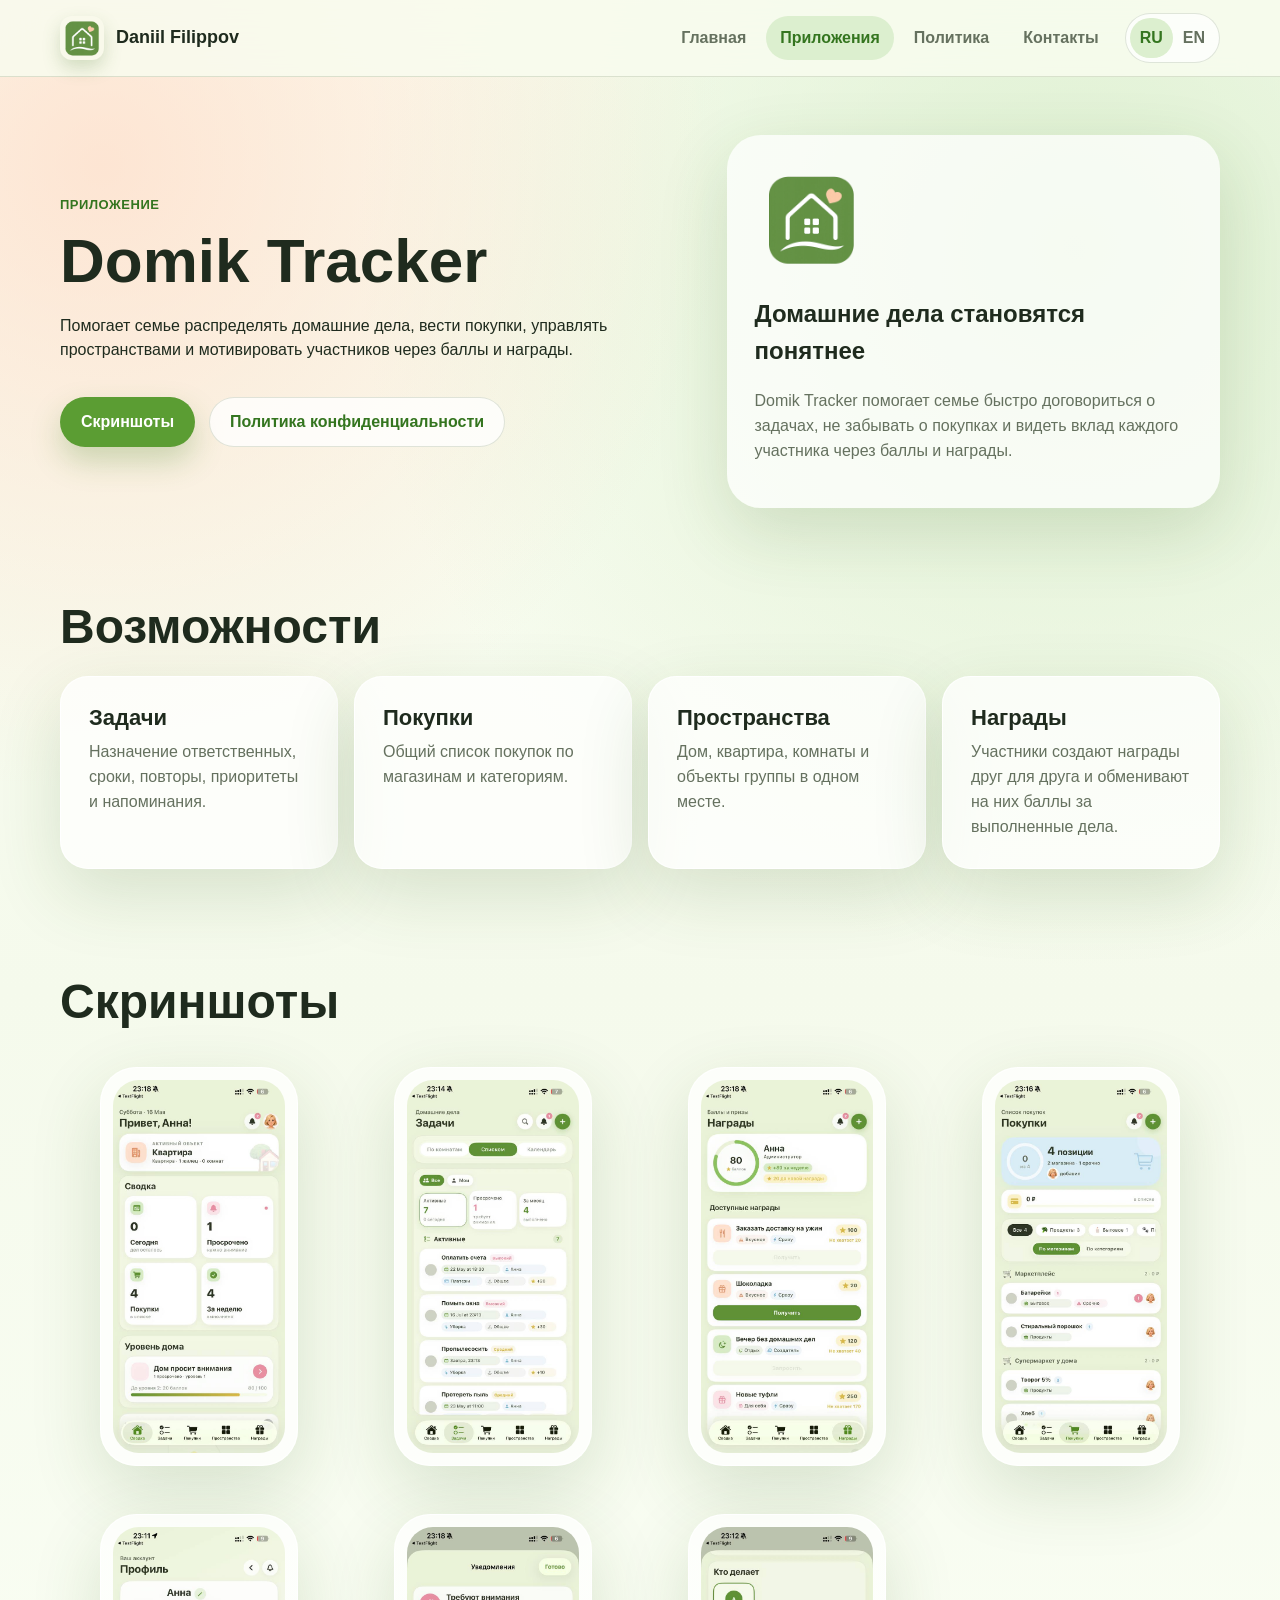
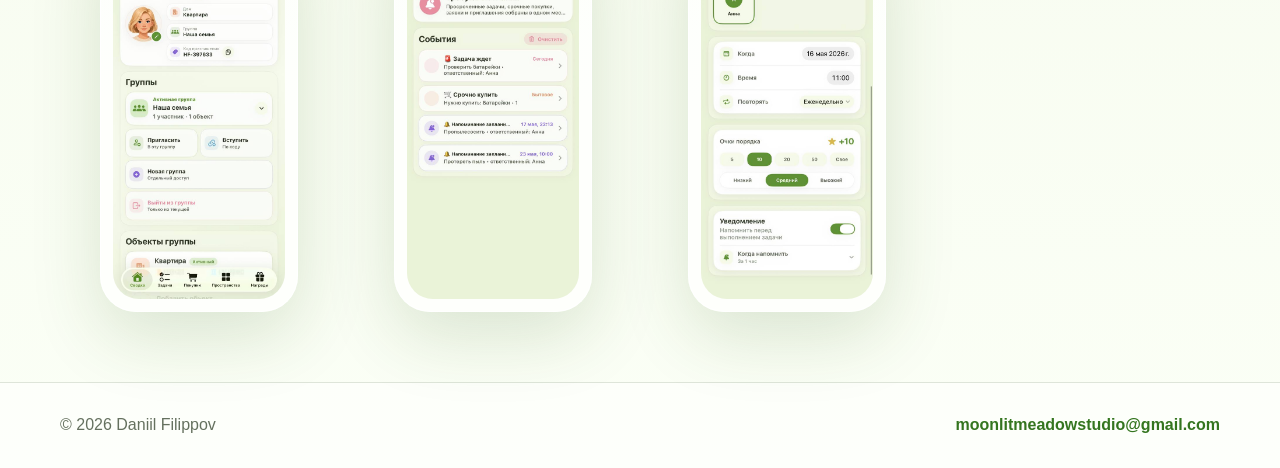
==== app.html @ 8419f654 "Add developer portfolio site" ====
<!DOCTYPE html>
<html lang="ru">
<head>
  <meta charset="UTF-8">
  <meta name="viewport" content="width=device-width, initial-scale=1.0">
  <title>Domik Tracker — Daniil Filippov</title>
  <meta name="description" content="Domik Tracker app by Daniil Filippov.">
  <link rel="icon" href="assets/logo.png">
  <link rel="stylesheet" href="styles.css">
</head>
<body>
  <header class="site-header">
    <nav class="nav" aria-label="Main navigation">
      <a class="brand" href="index.html">
        <img src="assets/logo.png" alt="Developer logo">
        <span>Daniil Filippov</span>
      </a>
      <div class="nav-actions">
        <div class="nav-links">
          <a href="index.html" data-i18n-ru="Главная" data-i18n-en="Home">Главная</a>
          <a class="active" href="app.html" data-i18n-ru="Приложения" data-i18n-en="Apps">Приложения</a>
          <a href="privacy.html" data-i18n-ru="Политика" data-i18n-en="Privacy">Политика</a>
          <a href="contacts.html" data-i18n-ru="Контакты" data-i18n-en="Contacts">Контакты</a>
        </div>
        <div class="lang-switch" aria-label="Language switcher">
          <button type="button" data-lang-button="ru">RU</button>
          <button type="button" data-lang-button="en">EN</button>
        </div>
      </div>
    </nav>
  </header>

  <main class="page">
    <section class="app-hero">
      <div>
        <p class="eyebrow" data-i18n-ru="Приложение" data-i18n-en="Application">Приложение</p>
        <h1>Domik Tracker</h1>
        <p data-i18n-ru="Помогает семье распределять домашние дела, вести покупки, управлять пространствами и мотивировать участников через баллы и награды." data-i18n-en="Helps a household manage chores, shopping, spaces, and motivation through points and rewards.">Помогает семье распределять домашние дела, вести покупки, управлять пространствами и мотивировать участников через баллы и награды.</p>
        <div class="actions">
          <a class="button primary" href="#screenshots" data-i18n-ru="Скриншоты" data-i18n-en="Screenshots">Скриншоты</a>
          <a class="button" href="privacy.html" data-i18n-ru="Политика конфиденциальности" data-i18n-en="Privacy policy">Политика конфиденциальности</a>
        </div>
      </div>

      <aside class="app-hero-card">
        <img src="assets/logo.png" alt="Domik Tracker app icon">
        <h2 data-i18n-ru="Домашние дела становятся понятнее" data-i18n-en="A clearer way to run a home">Домашние дела становятся понятнее</h2>
        <p data-i18n-ru="Domik Tracker помогает семье быстро договориться о задачах, не забывать о покупках и видеть вклад каждого участника через баллы и награды." data-i18n-en="Domik Tracker helps households agree on chores faster, keep shopping under control, and make everyone's contribution visible with points and rewards.">Domik Tracker помогает семье быстро договориться о задачах, не забывать о покупках и видеть вклад каждого участника через баллы и награды.</p>
      </aside>
    </section>

    <section class="section">
      <div class="section-head">
        <h2 data-i18n-ru="Возможности" data-i18n-en="Features">Возможности</h2>
      </div>
      <div class="feature-grid">
        <article class="panel">
          <h3 data-i18n-ru="Задачи" data-i18n-en="Tasks">Задачи</h3>
          <p data-i18n-ru="Назначение ответственных, сроки, повторы, приоритеты и напоминания." data-i18n-en="Assignees, due dates, repeats, priorities, and reminders.">Назначение ответственных, сроки, повторы, приоритеты и напоминания.</p>
        </article>
        <article class="panel">
          <h3 data-i18n-ru="Покупки" data-i18n-en="Shopping">Покупки</h3>
          <p data-i18n-ru="Общий список покупок по магазинам и категориям." data-i18n-en="A shared shopping list organized by stores and categories.">Общий список покупок по магазинам и категориям.</p>
        </article>
        <article class="panel">
          <h3 data-i18n-ru="Пространства" data-i18n-en="Spaces">Пространства</h3>
          <p data-i18n-ru="Дом, квартира, комнаты и объекты группы в одном месте." data-i18n-en="Homes, apartments, rooms, and group objects in one place.">Дом, квартира, комнаты и объекты группы в одном месте.</p>
        </article>
        <article class="panel">
          <h3 data-i18n-ru="Награды" data-i18n-en="Rewards">Награды</h3>
          <p data-i18n-ru="Участники создают награды друг для друга и обменивают на них баллы за выполненные дела." data-i18n-en="Household members create rewards for each other and redeem points earned from completed chores.">Участники создают награды друг для друга и обменивают на них баллы за выполненные дела.</p>
        </article>
      </div>
    </section>

    <section id="screenshots" class="section">
      <div class="section-head">
        <h2 data-i18n-ru="Скриншоты" data-i18n-en="Screenshots">Скриншоты</h2>
      </div>
      <div class="gallery-grid active" data-lang-panel="ru">
        <figure class="screenshot-frame"><img loading="lazy" src="assets/screenshots/photo_7_2026-05-17_14-21-50.jpg" alt="Скриншот сводки"></figure>
        <figure class="screenshot-frame"><img loading="lazy" src="assets/screenshots/photo_3_2026-05-17_14-21-50.jpg" alt="Скриншот задач"></figure>
        <figure class="screenshot-frame"><img loading="lazy" src="assets/screenshots/photo_5_2026-05-17_14-21-50.jpg" alt="Скриншот наград"></figure>
        <figure class="screenshot-frame"><img loading="lazy" src="assets/screenshots/photo_4_2026-05-17_14-21-50.jpg" alt="Скриншот покупок"></figure>
        <figure class="screenshot-frame"><img loading="lazy" src="assets/screenshots/photo_1_2026-05-17_14-21-50.jpg" alt="Скриншот профиля"></figure>
        <figure class="screenshot-frame"><img loading="lazy" src="assets/screenshots/photo_6_2026-05-17_14-21-50.jpg" alt="Скриншот уведомлений"></figure>
        <figure class="screenshot-frame"><img loading="lazy" src="assets/screenshots/photo_2_2026-05-17_14-21-50.jpg" alt="Скриншот настройки задачи"></figure>
      </div>
      <div class="gallery-grid" data-lang-panel="en">
        <figure class="screenshot-frame"><img loading="lazy" src="assets/screenshots/photo_13_2026-05-17_14-21-50.jpg" alt="Dashboard screen"></figure>
        <figure class="screenshot-frame"><img loading="lazy" src="assets/screenshots/photo_9_2026-05-17_14-21-50.jpg" alt="Tasks screen"></figure>
        <figure class="screenshot-frame"><img loading="lazy" src="assets/screenshots/photo_12_2026-05-17_14-21-50.jpg" alt="Rewards screen"></figure>
        <figure class="screenshot-frame"><img loading="lazy" src="assets/screenshots/photo_10_2026-05-17_14-21-50.jpg" alt="Shopping screen"></figure>
        <figure class="screenshot-frame"><img loading="lazy" src="assets/screenshots/photo_11_2026-05-17_14-21-50.jpg" alt="Task details screen"></figure>
        <figure class="screenshot-frame"><img loading="lazy" src="assets/screenshots/photo_8_2026-05-17_14-21-50.jpg" alt="Profile screen"></figure>
      </div>
    </section>
  </main>

  <footer class="site-footer">
    <div class="footer-inner">
      <span>© 2026 Daniil Filippov</span>
      <a href="mailto:moonlitmeadowstudio@gmail.com">moonlitmeadowstudio@gmail.com</a>
    </div>
  </footer>
  <script src="script.js"></script>
</body>
</html>
---- styles.css ----
:root {
  --bg: #f5faec;
  --bg-2: #eef7dc;
  --surface: #ffffff;
  --surface-soft: rgba(255, 255, 255, 0.72);
  --text: #1f2b1e;
  --muted: #65715f;
  --green: #5b9d33;
  --green-dark: #34751f;
  --green-soft: #dcefcf;
  --peach: #ffd9c4;
  --pink: #ee7aa0;
  --line: rgba(65, 94, 43, 0.16);
  --shadow: 0 24px 70px rgba(50, 91, 25, 0.16);
  --radius: 28px;
  --max: 1160px;
}

* {
  box-sizing: border-box;
}

html {
  scroll-behavior: smooth;
}

body {
  margin: 0;
  min-height: 100vh;
  font-family: -apple-system, BlinkMacSystemFont, "Segoe UI", sans-serif;
  color: var(--text);
  background:
    radial-gradient(circle at 8% 8%, rgba(255, 217, 196, 0.68), transparent 28%),
    radial-gradient(circle at 84% 12%, rgba(220, 239, 207, 0.95), transparent 34%),
    linear-gradient(180deg, #fbfff4 0%, var(--bg) 48%, #fbfff6 100%);
  line-height: 1.55;
}

img {
  display: block;
  max-width: 100%;
}

a {
  color: inherit;
}

.site-header {
  position: sticky;
  top: 0;
  z-index: 30;
  backdrop-filter: blur(18px);
  background: rgba(248, 252, 239, 0.84);
  border-bottom: 1px solid var(--line);
}

.nav {
  width: min(100% - 32px, var(--max));
  margin: 0 auto;
  min-height: 76px;
  display: flex;
  align-items: center;
  justify-content: space-between;
  gap: 22px;
}

.brand {
  display: inline-flex;
  align-items: center;
  gap: 12px;
  color: var(--text);
  text-decoration: none;
  font-weight: 850;
}

.brand img {
  width: 44px;
  height: 44px;
  border-radius: 12px;
  object-fit: cover;
  box-shadow: 0 8px 18px rgba(70, 117, 35, 0.22);
}

.brand span {
  font-size: 18px;
}

.nav-actions {
  display: flex;
  align-items: center;
  gap: 12px;
}

.nav-links {
  display: flex;
  align-items: center;
  gap: 6px;
}

.nav-links a,
.lang-switch button {
  border: 0;
  text-decoration: none;
  color: var(--muted);
  font: inherit;
  font-weight: 760;
  padding: 10px 14px;
  border-radius: 999px;
  background: transparent;
  cursor: pointer;
}

.nav-links a:hover,
.nav-links a.active,
.lang-switch button.active {
  color: var(--green-dark);
  background: var(--green-soft);
}

.lang-switch {
  display: flex;
  padding: 4px;
  border-radius: 999px;
  background: rgba(255, 255, 255, 0.74);
  border: 1px solid var(--line);
}

.lang-switch button {
  min-width: 42px;
  padding: 8px 10px;
}

.page {
  width: min(100% - 32px, var(--max));
  margin: 0 auto;
}

.hero {
  display: grid;
  grid-template-columns: minmax(0, 0.95fr) minmax(320px, 1.05fr);
  gap: 52px;
  align-items: center;
  padding: 76px 0 58px;
}

.eyebrow {
  margin: 0 0 14px;
  color: var(--green-dark);
  font-weight: 850;
  letter-spacing: 0.04em;
  text-transform: uppercase;
  font-size: 13px;
}

h1,
h2,
h3,
p {
  margin-top: 0;
}

h1 {
  margin-bottom: 22px;
  font-size: clamp(38px, 6vw, 62px);
  line-height: 1;
  letter-spacing: 0;
}

.hero p,
.page-title p {
  max-width: 620px;
  color: var(--muted);
  font-size: 20px;
}

.actions {
  display: flex;
  flex-wrap: wrap;
  gap: 14px;
  margin-top: 34px;
}

.button {
  display: inline-flex;
  align-items: center;
  justify-content: center;
  min-height: 50px;
  padding: 0 20px;
  border-radius: 999px;
  color: var(--green-dark);
  text-decoration: none;
  font-weight: 850;
  border: 1px solid var(--line);
  background: rgba(255, 255, 255, 0.78);
}

.button.primary {
  color: #fff;
  background: var(--green);
  border-color: transparent;
  box-shadow: 0 14px 30px rgba(65, 130, 31, 0.25);
}

.developer-card,
.app-card,
.panel,
.contact-card,
.policy-shell,
.screenshot-frame {
  background: var(--surface-soft);
  border: 1px solid rgba(255, 255, 255, 0.9);
  box-shadow: var(--shadow);
}

.developer-card {
  border-radius: 36px;
  padding: 28px;
}

.developer-card h2 {
  font-size: 34px;
  line-height: 1.08;
  margin-bottom: 10px;
}

.developer-card p {
  color: var(--muted);
}

.developer-row {
  display: grid;
  grid-template-columns: 96px 1fr;
  gap: 20px;
  align-items: center;
  margin-bottom: 24px;
}

.developer-avatar {
  width: 96px;
  height: 96px;
  display: grid;
  place-items: center;
  border-radius: 26px;
  color: #fff;
  background: linear-gradient(135deg, var(--green), var(--green-dark));
  font-size: 36px;
  font-weight: 900;
}

.mini-stats {
  display: grid;
  grid-template-columns: repeat(auto-fit, minmax(160px, 1fr));
  gap: 10px;
}

.mini-stat {
  min-height: 88px;
  padding: 14px;
  border-radius: 20px;
  background: var(--surface);
  border: 1px solid var(--line);
}

.mini-stat strong {
  display: block;
  font-size: 28px;
  line-height: 1;
}

.mini-stat span {
  display: block;
  margin-top: 8px;
  color: var(--muted);
  font-size: 13px;
  font-weight: 760;
}

.section {
  padding: 54px 0;
}

.section-head {
  display: flex;
  align-items: end;
  justify-content: space-between;
  gap: 24px;
  margin-bottom: 24px;
}

.section-head h2 {
  margin-bottom: 0;
  font-size: clamp(30px, 4vw, 48px);
  line-height: 1.05;
}

.section-head p {
  max-width: 520px;
  color: var(--muted);
  margin-bottom: 0;
}

.apps-grid {
  display: grid;
  grid-template-columns: minmax(0, 1fr);
  gap: 18px;
}

.app-card {
  display: grid;
  grid-template-columns: 124px minmax(0, 1fr) auto;
  gap: 24px;
  align-items: center;
  border-radius: 32px;
  padding: 24px;
}

.app-card img {
  width: 124px;
  height: 124px;
  border-radius: 28px;
  object-fit: cover;
  box-shadow: 0 16px 36px rgba(65, 130, 31, 0.2);
}

.app-card h3 {
  margin-bottom: 8px;
  font-size: 34px;
  line-height: 1.05;
}

.app-card p {
  color: var(--muted);
  margin-bottom: 14px;
}

.tag-row {
  display: flex;
  flex-wrap: wrap;
  gap: 8px;
}

.tag {
  display: inline-flex;
  align-items: center;
  min-height: 28px;
  padding: 0 11px;
  border-radius: 999px;
  color: var(--green-dark);
  background: var(--green-soft);
  font-size: 13px;
  font-weight: 800;
}

.soon-card {
  border-radius: 32px;
  padding: 28px;
  border: 1px dashed rgba(65, 94, 43, 0.34);
  background: rgba(255, 255, 255, 0.48);
}

.soon-card h3 {
  font-size: 26px;
  margin-bottom: 8px;
}

.soon-card p {
  color: var(--muted);
  margin-bottom: 0;
}

.page-title {
  max-width: 800px;
  padding: 64px 0 28px;
}

.page-title h1 {
  font-size: clamp(40px, 6vw, 68px);
}

.app-hero {
  display: grid;
  grid-template-columns: minmax(0, 0.92fr) minmax(300px, 0.72fr);
  gap: 36px;
  align-items: center;
  padding: 58px 0 40px;
}

.app-hero-card {
  border-radius: 34px;
  padding: 28px;
  background: rgba(255, 255, 255, 0.72);
  box-shadow: var(--shadow);
}

.app-hero-card img {
  width: 112px;
  height: 112px;
  border-radius: 26px;
  object-fit: cover;
  margin-bottom: 20px;
}

.app-hero-card p {
  color: var(--muted);
}

.feature-grid {
  display: grid;
  grid-template-columns: repeat(4, 1fr);
  gap: 16px;
}

.panel {
  border-radius: var(--radius);
  padding: 28px;
}

.panel h3 {
  font-size: 22px;
  line-height: 1.15;
  margin-bottom: 10px;
}

.panel p,
.panel li {
  color: var(--muted);
}

.panel p:last-child {
  margin-bottom: 0;
}

.screens-strip {
  display: flex;
  gap: 18px;
  overflow-x: auto;
  padding: 10px 0 24px;
  scroll-snap-type: x mandatory;
}

.screenshot-frame {
  flex: 0 0 clamp(220px, 25vw, 292px);
  border-radius: 36px;
  padding: 12px;
  scroll-snap-align: start;
}

.screenshot-frame img {
  width: 100%;
  border-radius: 26px;
  object-fit: cover;
  aspect-ratio: 9 / 19.5;
}

.gallery-grid {
  display: grid;
  grid-template-columns: repeat(4, 1fr);
  gap: 16px;
}

.contact-grid {
  display: grid;
  grid-template-columns: repeat(auto-fit, minmax(260px, 1fr));
  gap: 16px;
}

.contact-card {
  border-radius: var(--radius);
  padding: 26px;
}

.contact-card h2 {
  font-size: 24px;
  margin-bottom: 10px;
}

.contact-card p {
  color: var(--muted);
  margin-bottom: 18px;
}

.policy-shell {
  border-radius: 30px;
  padding: clamp(22px, 4vw, 44px);
  margin: 18px 0 70px;
}

.policy-content {
  max-width: 820px;
  margin: 0 auto;
  color: #1c1c1e;
}

.policy-content h1 {
  font-size: 30px;
  line-height: 1.18;
  margin: 0 0 14px;
}

.policy-content h2 {
  font-size: 21px;
  margin-top: 32px;
  margin-bottom: 10px;
}

.policy-content p,
.policy-content li {
  font-size: 16px;
  color: #3a3a3c;
}

.policy-content a {
  color: #34a853;
}

[data-lang-panel] {
  display: none;
}

[data-lang-panel].active {
  display: block;
}

.screens-strip[data-lang-panel].active {
  display: flex;
}

.gallery-grid[data-lang-panel].active {
  display: grid;
}

.site-footer {
  border-top: 1px solid var(--line);
  background: rgba(255, 255, 255, 0.46);
}

.footer-inner {
  width: min(100% - 32px, var(--max));
  margin: 0 auto;
  padding: 30px 0;
  display: flex;
  justify-content: space-between;
  gap: 20px;
  color: var(--muted);
}

.footer-inner a {
  color: var(--green-dark);
  font-weight: 800;
  text-decoration: none;
}

@media (max-width: 980px) {
  .hero,
  .app-hero {
    grid-template-columns: 1fr;
  }

  .feature-grid,
  .gallery-grid {
    grid-template-columns: repeat(2, 1fr);
  }

  .contact-grid {
    grid-template-columns: 1fr;
  }
}

@media (max-width: 760px) {
  .nav {
    min-height: auto;
    padding: 14px 0;
    align-items: flex-start;
    flex-direction: column;
  }

  .nav-actions {
    width: 100%;
    align-items: flex-start;
    flex-direction: column;
  }

  .nav-links {
    width: 100%;
    overflow-x: auto;
    padding-bottom: 3px;
  }

  .nav-links a {
    white-space: nowrap;
  }

  .hero {
    padding-top: 44px;
    gap: 28px;
  }

  .hero p,
  .page-title p {
    font-size: 18px;
  }

  .section-head {
    align-items: start;
    flex-direction: column;
  }

  .app-card {
    grid-template-columns: 82px 1fr;
  }

  .app-card img {
    width: 82px;
    height: 82px;
    border-radius: 20px;
  }

  .app-card .button {
    grid-column: 1 / -1;
  }

  .feature-grid,
  .gallery-grid {
    grid-template-columns: 1fr;
  }

  .mini-stats {
    grid-template-columns: 1fr;
  }

  .footer-inner {
    flex-direction: column;
  }
}
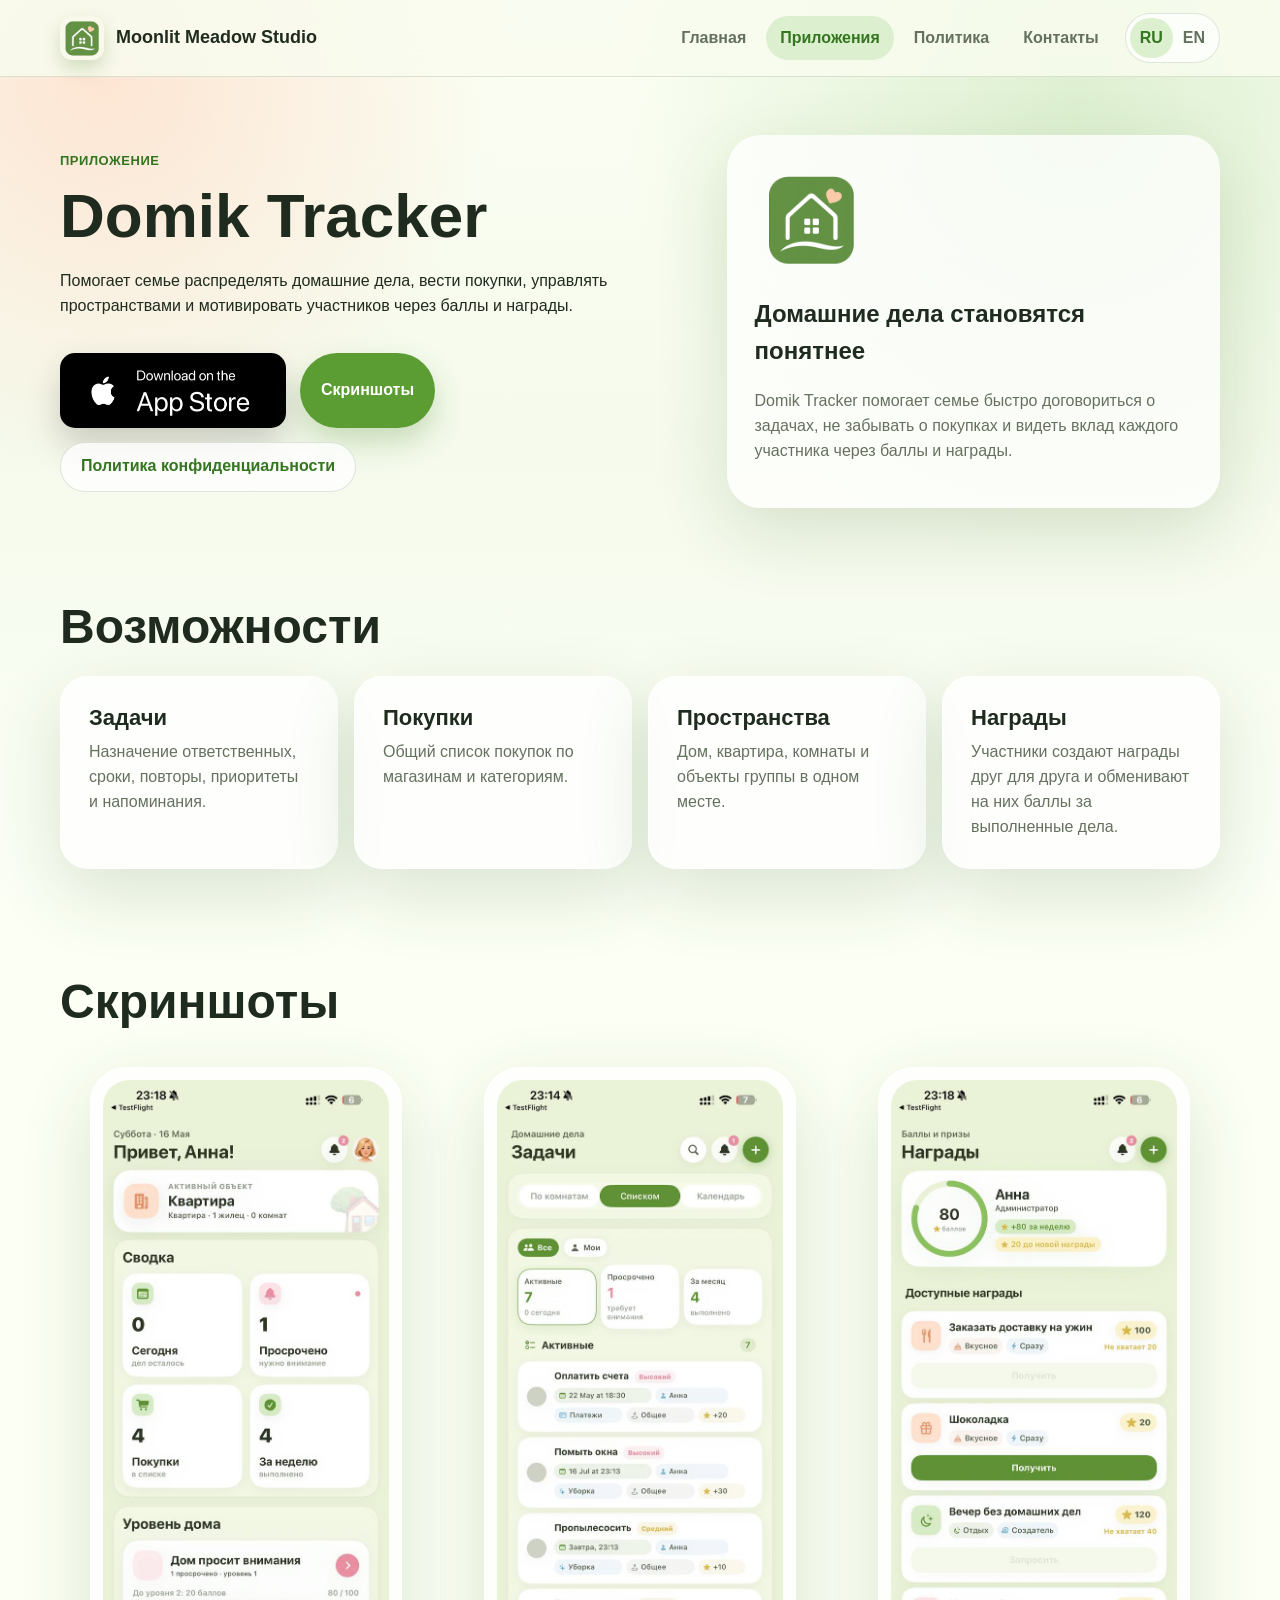
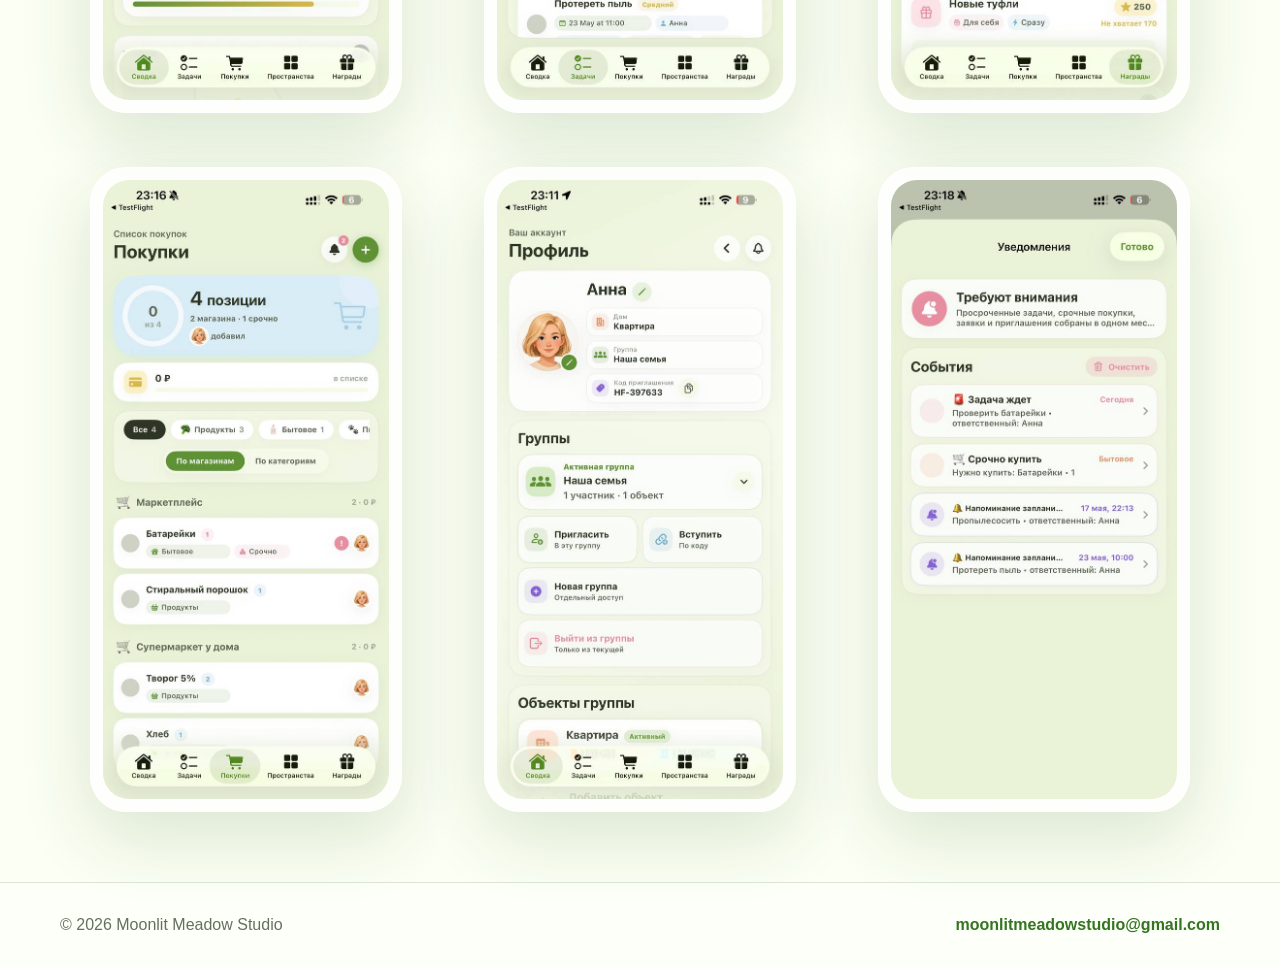
==== commit 0e0806d5: "Add Intima Tracker and studio site updates" ====
--- a/app.html
+++ b/app.html
@@ -3,22 +3,32 @@
 <head>
   <meta charset="UTF-8">
   <meta name="viewport" content="width=device-width, initial-scale=1.0">
-  <title>Domik Tracker — Daniil Filippov</title>
-  <meta name="description" content="Domik Tracker app by Daniil Filippov.">
+  <title>Domik Tracker — Moonlit Meadow Studio</title>
+  <meta name="description" content="Domik Tracker app by Moonlit Meadow Studio.">
   <link rel="icon" href="assets/logo.png">
+  <script>
+    (function () {
+      document.documentElement.classList.add("theme-domik");
+      document.documentElement.style.backgroundColor = "#fbfff4";
+      document.documentElement.style.colorScheme = "light";
+      try {
+        localStorage.setItem("developer-site-theme", "domik");
+      } catch (error) {}
+    })();
+  </script>
   <link rel="stylesheet" href="styles.css">
 </head>
-<body>
+<body data-page-app="domik">
   <header class="site-header">
     <nav class="nav" aria-label="Main navigation">
       <a class="brand" href="index.html">
-        <img src="assets/logo.png" alt="Developer logo">
-        <span>Daniil Filippov</span>
+        <img src="assets/logo.png" alt="Domik Tracker app icon">
+        <span>Moonlit Meadow Studio</span>
       </a>
       <div class="nav-actions">
         <div class="nav-links">
           <a href="index.html" data-i18n-ru="Главная" data-i18n-en="Home">Главная</a>
-          <a class="active" href="app.html" data-i18n-ru="Приложения" data-i18n-en="Apps">Приложения</a>
+          <a class="active" href="index.html#apps" data-i18n-ru="Приложения" data-i18n-en="Apps">Приложения</a>
           <a href="privacy.html" data-i18n-ru="Политика" data-i18n-en="Privacy">Политика</a>
           <a href="contacts.html" data-i18n-ru="Контакты" data-i18n-en="Contacts">Контакты</a>
         </div>
@@ -37,6 +47,9 @@
         <h1>Domik Tracker</h1>
         <p data-i18n-ru="Помогает семье распределять домашние дела, вести покупки, управлять пространствами и мотивировать участников через баллы и награды." data-i18n-en="Helps a household manage chores, shopping, spaces, and motivation through points and rewards.">Помогает семье распределять домашние дела, вести покупки, управлять пространствами и мотивировать участников через баллы и награды.</p>
         <div class="actions">
+          <a class="app-store-badge" href="https://apps.apple.com/us/app/domik-tracker-home-chores/id6769375316" target="_blank" rel="noopener" aria-label="Domik Tracker on the App Store">
+            <img src="assets/app-store-badge.png" alt="Download on the App Store">
+          </a>
           <a class="button primary" href="#screenshots" data-i18n-ru="Скриншоты" data-i18n-en="Screenshots">Скриншоты</a>
           <a class="button" href="privacy.html" data-i18n-ru="Политика конфиденциальности" data-i18n-en="Privacy policy">Политика конфиденциальности</a>
         </div>
@@ -84,7 +97,6 @@
         <figure class="screenshot-frame"><img loading="lazy" src="assets/screenshots/photo_4_2026-05-17_14-21-50.jpg" alt="Скриншот покупок"></figure>
         <figure class="screenshot-frame"><img loading="lazy" src="assets/screenshots/photo_1_2026-05-17_14-21-50.jpg" alt="Скриншот профиля"></figure>
         <figure class="screenshot-frame"><img loading="lazy" src="assets/screenshots/photo_6_2026-05-17_14-21-50.jpg" alt="Скриншот уведомлений"></figure>
-        <figure class="screenshot-frame"><img loading="lazy" src="assets/screenshots/photo_2_2026-05-17_14-21-50.jpg" alt="Скриншот настройки задачи"></figure>
       </div>
       <div class="gallery-grid" data-lang-panel="en">
         <figure class="screenshot-frame"><img loading="lazy" src="assets/screenshots/photo_13_2026-05-17_14-21-50.jpg" alt="Dashboard screen"></figure>
@@ -99,7 +111,7 @@
 
   <footer class="site-footer">
     <div class="footer-inner">
-      <span>© 2026 Daniil Filippov</span>
+      <span>© 2026 Moonlit Meadow Studio</span>
       <a href="mailto:moonlitmeadowstudio@gmail.com">moonlitmeadowstudio@gmail.com</a>
     </div>
   </footer>
--- a/styles.css
+++ b/styles.css
@@ -14,6 +14,7 @@
   --shadow: 0 24px 70px rgba(50, 91, 25, 0.16);
   --radius: 28px;
   --max: 1160px;
+  --page-base: #fbfff4;
 }
 
 * {
@@ -22,18 +23,82 @@
 
 html {
   scroll-behavior: smooth;
+  background: var(--page-base);
+}
+
+html.theme-domik {
+  background: #fbfff4;
+  color-scheme: light;
+}
+
+html.theme-intima {
+  background: #09050a;
+  color-scheme: dark;
 }
 
 body {
+  position: relative;
+  isolation: isolate;
   margin: 0;
   min-height: 100vh;
   font-family: -apple-system, BlinkMacSystemFont, "Segoe UI", sans-serif;
   color: var(--text);
+  background: #fbfff4;
+  line-height: 1.55;
+  opacity: 1;
+  transition: color 420ms ease, opacity 180ms ease;
+}
+
+body.theme-intima,
+html.theme-intima body {
+  --bg: #09050a;
+  --bg-2: #1c0810;
+  --surface: #151016;
+  --surface-soft: rgba(22, 17, 24, 0.82);
+  --text: #fff7fb;
+  --muted: #d4bdc7;
+  --green: #ff3f7d;
+  --green-dark: #ff5b92;
+  --green-soft: rgba(255, 64, 124, 0.18);
+  --line: rgba(255, 78, 132, 0.25);
+  --shadow: 0 30px 90px rgba(255, 44, 104, 0.16);
+  --page-base: #09050a;
+}
+
+body::before,
+body::after {
+  content: "";
+  position: fixed;
+  inset: 0;
+  z-index: -1;
+  pointer-events: none;
+  transition: opacity 520ms ease;
+}
+
+body::before {
   background:
     radial-gradient(circle at 8% 8%, rgba(255, 217, 196, 0.68), transparent 28%),
     radial-gradient(circle at 84% 12%, rgba(220, 239, 207, 0.95), transparent 34%),
-    linear-gradient(180deg, #fbfff4 0%, var(--bg) 48%, #fbfff6 100%);
-  line-height: 1.55;
+    linear-gradient(180deg, #fbfff4 0%, #f5faec 48%, #fbfff6 100%);
+  opacity: 1;
+}
+
+body::after {
+  background:
+    radial-gradient(circle at 18% 0%, rgba(129, 24, 48, 0.86), transparent 31%),
+    radial-gradient(circle at 88% 8%, rgba(255, 55, 111, 0.22), transparent 30%),
+    linear-gradient(180deg, #17050c 0%, #09050a 46%, #040205 100%);
+  opacity: 0;
+}
+
+body.theme-intima::before,
+html.theme-intima body::before {
+  opacity: 0;
+}
+
+body.theme-intima::after,
+html.theme-intima body::after {
+  opacity: 1;
 }
 
 img {
@@ -52,6 +117,11 @@
   backdrop-filter: blur(18px);
   background: rgba(248, 252, 239, 0.84);
   border-bottom: 1px solid var(--line);
+  transition: background-color 420ms ease, border-color 420ms ease;
+}
+
+.theme-intima .site-header {
+  background: rgba(12, 6, 10, 0.78);
 }
 
 .nav {
@@ -79,6 +149,11 @@
   border-radius: 12px;
   object-fit: cover;
   box-shadow: 0 8px 18px rgba(70, 117, 35, 0.22);
+  transition: box-shadow 420ms ease;
+}
+
+.theme-intima .brand img {
+  box-shadow: 0 8px 22px rgba(255, 52, 118, 0.32);
 }
 
 .brand span {
@@ -108,6 +183,7 @@
   border-radius: 999px;
   background: transparent;
   cursor: pointer;
+  transition: color 220ms ease, background 220ms ease, box-shadow 220ms ease;
 }
 
 .nav-links a:hover,
@@ -123,6 +199,7 @@
   border-radius: 999px;
   background: rgba(255, 255, 255, 0.74);
   border: 1px solid var(--line);
+  transition: background-color 420ms ease, border-color 420ms ease, box-shadow 420ms ease;
 }
 
 .lang-switch button {
@@ -130,16 +207,30 @@
   padding: 8px 10px;
 }
 
+.theme-intima .lang-switch {
+  background: rgba(255, 255, 255, 0.09);
+  border-color: rgba(255, 91, 146, 0.34);
+  box-shadow: inset 0 1px 0 rgba(255, 255, 255, 0.1);
+}
+
+.theme-intima .lang-switch button {
+  color: #f3d5df;
+}
+
+.theme-intima .lang-switch button:hover,
+.theme-intima .lang-switch button.active {
+  color: #fff;
+  background: linear-gradient(135deg, #ff3476, #ff5b92);
+  box-shadow: 0 10px 24px rgba(255, 52, 118, 0.28);
+}
+
 .page {
   width: min(100% - 32px, var(--max));
   margin: 0 auto;
 }
 
 .hero {
-  display: grid;
-  grid-template-columns: minmax(0, 0.95fr) minmax(320px, 1.05fr);
-  gap: 52px;
-  align-items: center;
+  max-width: 780px;
   padding: 76px 0 58px;
 }
 
@@ -192,6 +283,7 @@
   font-weight: 850;
   border: 1px solid var(--line);
   background: rgba(255, 255, 255, 0.78);
+  transition: color 220ms ease, background 220ms ease, border-color 220ms ease, box-shadow 220ms ease, transform 220ms ease;
 }
 
 .button.primary {
@@ -199,6 +291,58 @@
   background: var(--green);
   border-color: transparent;
   box-shadow: 0 14px 30px rgba(65, 130, 31, 0.25);
+}
+
+.app-store-badge {
+  display: inline-flex;
+  align-items: center;
+  width: 226px;
+  max-width: 100%;
+  text-decoration: none;
+  border-radius: 15px;
+  box-shadow: 0 18px 36px rgba(0, 0, 0, 0.18);
+  overflow: hidden;
+  transition: transform 220ms ease, box-shadow 220ms ease, border-color 220ms ease;
+}
+
+.app-store-badge:hover,
+.app-store-badge:focus-visible {
+  transform: translateY(-2px);
+  box-shadow: 0 22px 44px rgba(0, 0, 0, 0.24);
+}
+
+.app-store-badge img {
+  width: 100%;
+  height: auto;
+  display: block;
+}
+
+.app-card .app-store-badge img,
+.app-hero .app-store-badge img {
+  width: 100%;
+  height: auto;
+  border-radius: 0;
+  object-fit: contain;
+  box-shadow: none;
+}
+
+.app-store-badge-small {
+  width: 152px;
+  border-radius: 10px;
+}
+
+.app-card-actions {
+  display: flex;
+  flex-direction: column;
+  align-items: flex-end;
+  gap: 12px;
+  justify-self: end;
+}
+
+.theme-intima .button.primary,
+.intima-card .button.primary {
+  background: linear-gradient(135deg, #ff3476, #ff5b6b);
+  box-shadow: 0 16px 38px rgba(255, 52, 118, 0.28);
 }
 
 .developer-card,
@@ -210,6 +354,16 @@
   background: var(--surface-soft);
   border: 1px solid rgba(255, 255, 255, 0.9);
   box-shadow: var(--shadow);
+  transition: color 420ms ease, background 420ms ease, border-color 420ms ease, box-shadow 420ms ease, transform 220ms ease;
+}
+
+.theme-intima .developer-card,
+.theme-intima .app-card,
+.theme-intima .panel,
+.theme-intima .contact-card,
+.theme-intima .app-hero-card,
+.theme-intima .screenshot-frame {
+  border-color: rgba(255, 79, 137, 0.24);
 }
 
 .developer-card {
@@ -312,6 +466,23 @@
   align-items: center;
   border-radius: 32px;
   padding: 24px;
+  cursor: pointer;
+  outline: 0;
+}
+
+.app-card:hover,
+.app-card:focus-visible,
+.app-card.is-selected {
+  border-color: rgba(91, 157, 51, 0.48);
+  box-shadow: 0 30px 82px rgba(65, 130, 31, 0.22);
+  transform: translateY(-2px);
+}
+
+.theme-intima .app-card:hover,
+.theme-intima .app-card:focus-visible,
+.theme-intima .app-card.is-selected {
+  border-color: rgba(255, 91, 146, 0.55);
+  box-shadow: 0 34px 88px rgba(255, 44, 104, 0.22);
 }
 
 .app-card img {
@@ -320,6 +491,33 @@
   border-radius: 28px;
   object-fit: cover;
   box-shadow: 0 16px 36px rgba(65, 130, 31, 0.2);
+}
+
+.app-card.intima-card {
+  color: #fff7fb;
+  background:
+    radial-gradient(circle at 86% 0%, rgba(255, 55, 111, 0.26), transparent 34%),
+    linear-gradient(135deg, rgba(24, 12, 20, 0.96), rgba(54, 12, 28, 0.9));
+  border-color: rgba(255, 78, 132, 0.28);
+  box-shadow: 0 26px 72px rgba(255, 44, 104, 0.2);
+}
+
+.app-card.intima-card img {
+  box-shadow: 0 18px 42px rgba(255, 52, 118, 0.34);
+}
+
+.app-card.intima-card p {
+  color: #dcc0cb;
+}
+
+.app-card.intima-card .eyebrow,
+.theme-intima .eyebrow {
+  color: #ff5b92;
+}
+
+.app-card.intima-card .tag {
+  color: #ffd9e5;
+  background: rgba(255, 64, 124, 0.18);
 }
 
 .app-card h3 {
@@ -356,6 +554,12 @@
   padding: 28px;
   border: 1px dashed rgba(65, 94, 43, 0.34);
   background: rgba(255, 255, 255, 0.48);
+  transition: background 420ms ease, border-color 420ms ease;
+}
+
+.theme-intima .soon-card {
+  border-color: rgba(255, 91, 146, 0.34);
+  background: rgba(22, 17, 24, 0.52);
 }
 
 .soon-card h3 {
@@ -390,6 +594,12 @@
   padding: 28px;
   background: rgba(255, 255, 255, 0.72);
   box-shadow: var(--shadow);
+}
+
+.theme-intima .app-hero-card {
+  background:
+    radial-gradient(circle at 88% 12%, rgba(255, 64, 124, 0.22), transparent 38%),
+    rgba(22, 17, 24, 0.82);
 }
 
 .app-hero-card img {
@@ -443,6 +653,7 @@
   border-radius: 36px;
   padding: 12px;
   scroll-snap-align: start;
+  transition: color 420ms ease, background 420ms ease, border-color 420ms ease, box-shadow 420ms ease, transform 220ms ease;
 }
 
 .screenshot-frame img {
@@ -452,10 +663,26 @@
   aspect-ratio: 9 / 19.5;
 }
 
+.theme-intima .screenshot-frame {
+  background: rgba(22, 17, 24, 0.78);
+}
+
+.intima-preview-frame {
+  background:
+    radial-gradient(circle at 70% 0%, rgba(255, 64, 124, 0.24), transparent 38%),
+    rgba(22, 17, 24, 0.82);
+  border-color: rgba(255, 79, 137, 0.24);
+}
+
 .gallery-grid {
   display: grid;
-  grid-template-columns: repeat(4, 1fr);
-  gap: 16px;
+  grid-template-columns: repeat(3, minmax(0, 1fr));
+  gap: 22px;
+}
+
+.gallery-grid .screenshot-frame {
+  width: min(100%, 312px);
+  justify-self: center;
 }
 
 .contact-grid {
@@ -491,6 +718,14 @@
   color: #1c1c1e;
 }
 
+.theme-intima .policy-shell {
+  border-color: rgba(255, 79, 137, 0.24);
+}
+
+.theme-intima .policy-content {
+  color: var(--text);
+}
+
 .policy-content h1 {
   font-size: 30px;
   line-height: 1.18;
@@ -509,8 +744,17 @@
   color: #3a3a3c;
 }
 
+.theme-intima .policy-content p,
+.theme-intima .policy-content li {
+  color: var(--muted);
+}
+
 .policy-content a {
   color: #34a853;
+}
+
+.theme-intima .policy-content a {
+  color: #ff6f9f;
 }
 
 [data-lang-panel] {
@@ -532,6 +776,10 @@
 .site-footer {
   border-top: 1px solid var(--line);
   background: rgba(255, 255, 255, 0.46);
+}
+
+.theme-intima .site-footer {
+  background: rgba(8, 4, 8, 0.72);
 }
 
 .footer-inner {
@@ -619,6 +867,13 @@
     grid-column: 1 / -1;
   }
 
+  .app-card-actions {
+    grid-column: 1 / -1;
+    width: 100%;
+    align-items: flex-start;
+    justify-self: stretch;
+  }
+
   .feature-grid,
   .gallery-grid {
     grid-template-columns: 1fr;
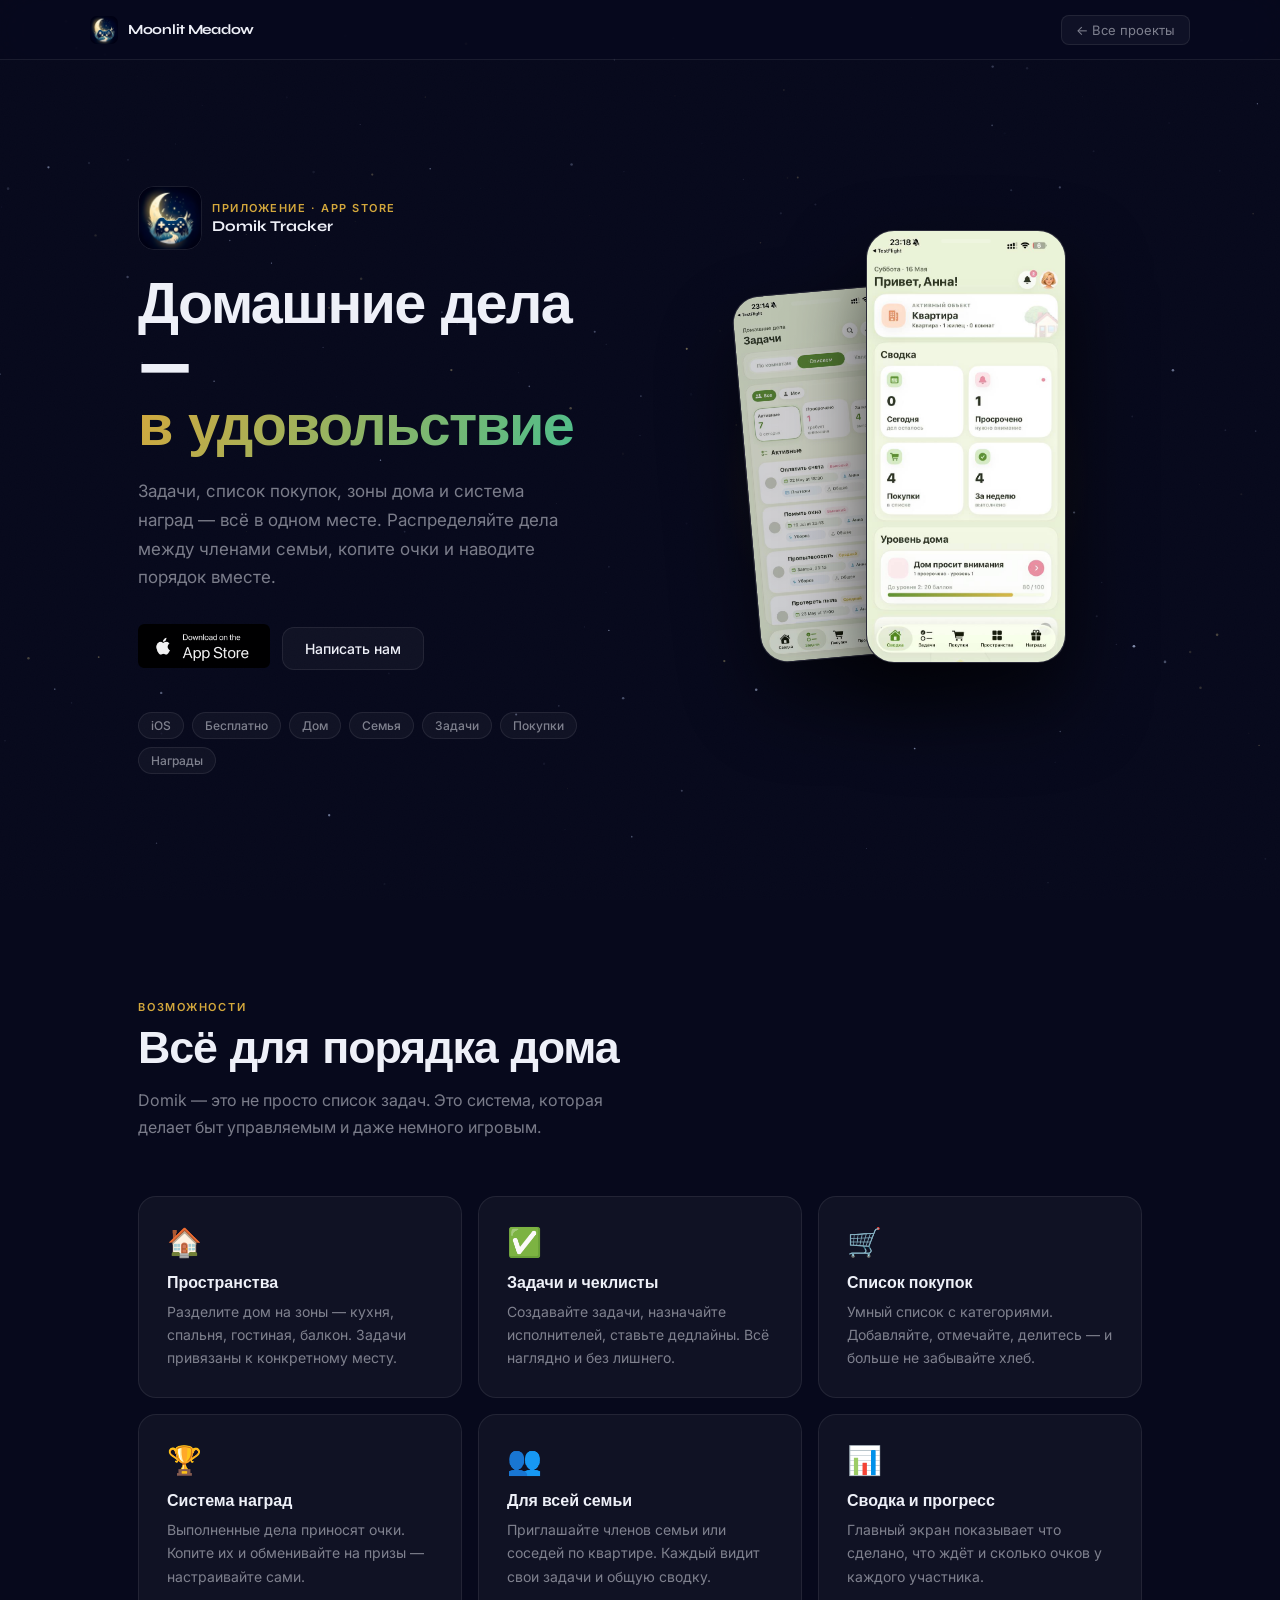
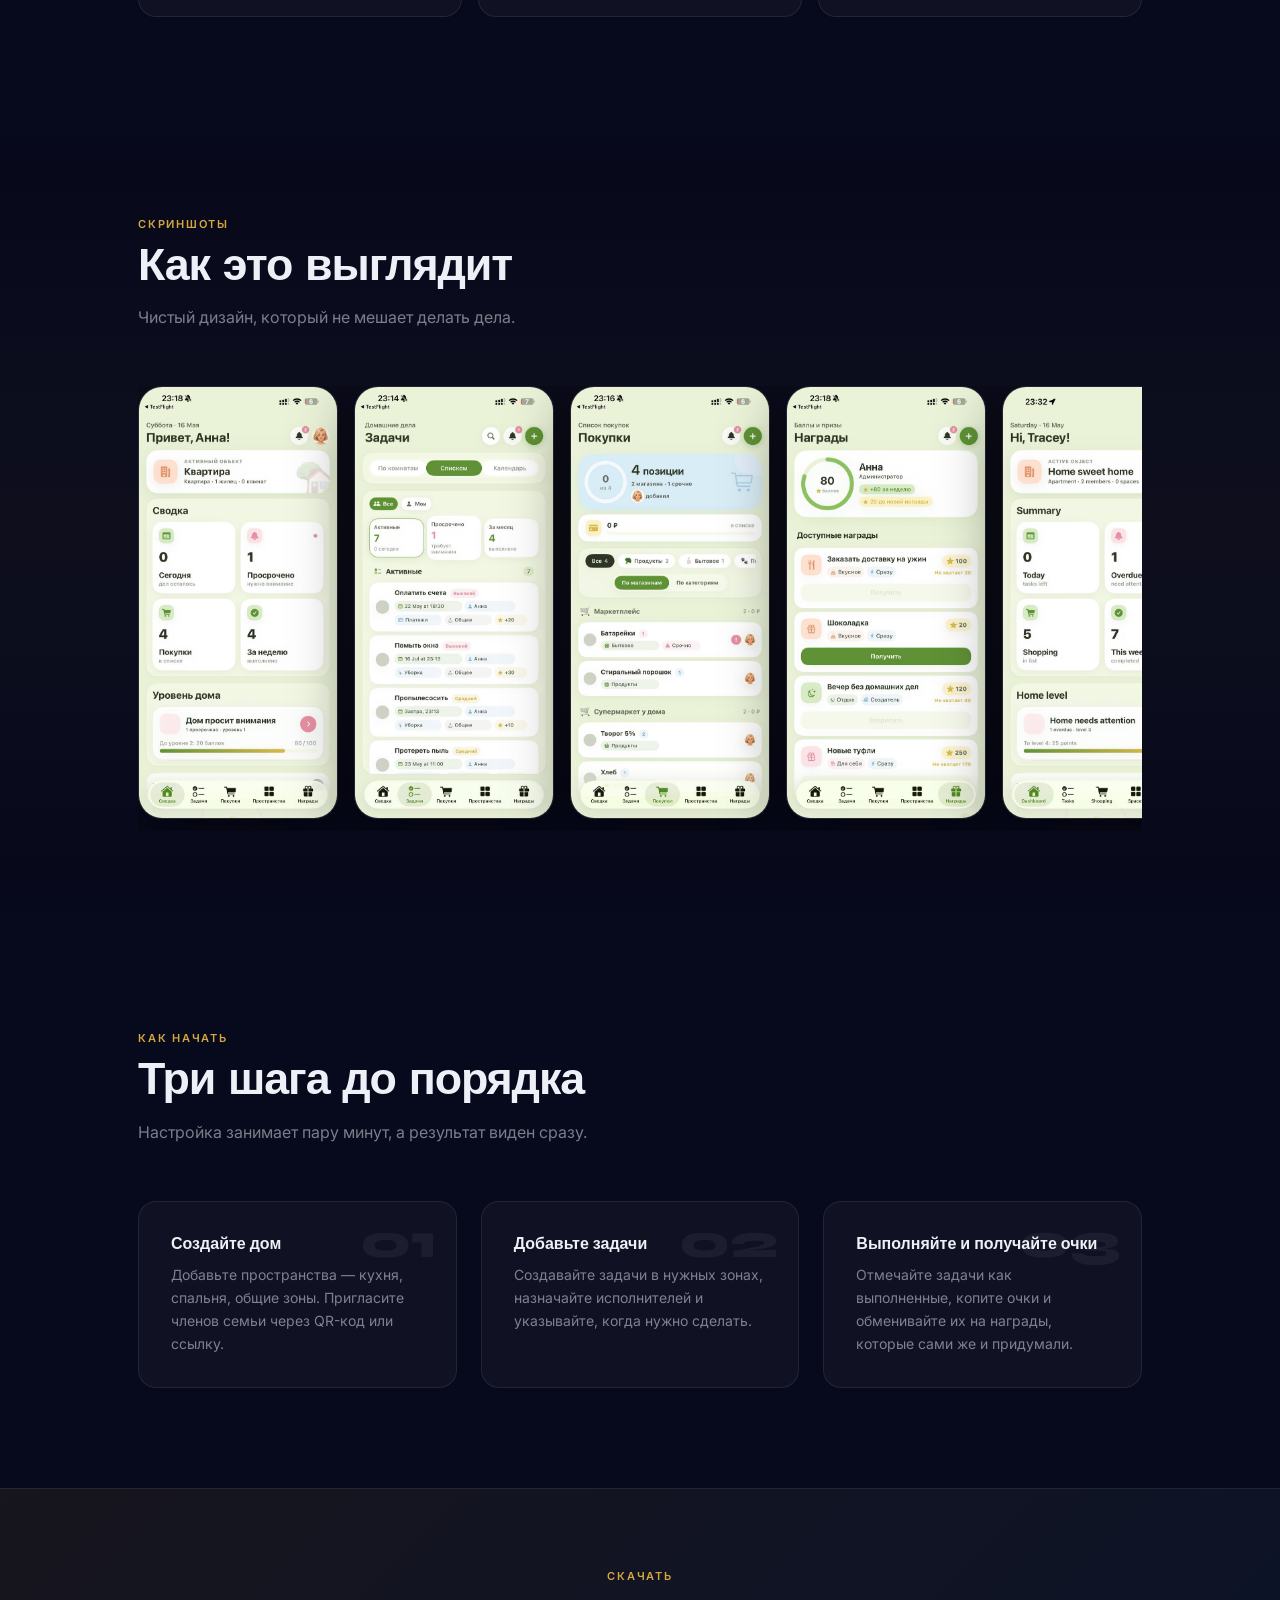
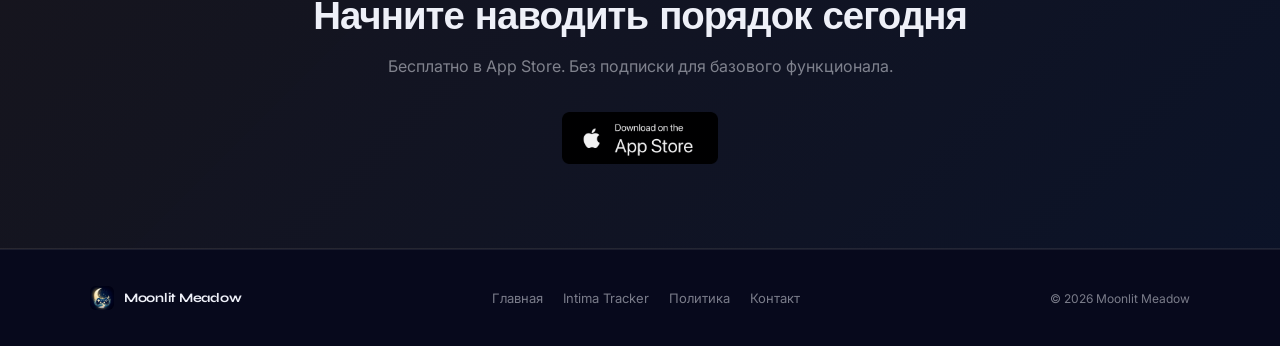
==== commit 53db3f11: "Update Moonlit Meadow site design" ====
--- a/app.html
+++ b/app.html
@@ -3,118 +3,407 @@
 <head>
   <meta charset="UTF-8">
   <meta name="viewport" content="width=device-width, initial-scale=1.0">
-  <title>Domik Tracker — Moonlit Meadow Studio</title>
-  <meta name="description" content="Domik Tracker app by Moonlit Meadow Studio.">
-  <link rel="icon" href="assets/logo.png">
-  <script>
-    (function () {
-      document.documentElement.classList.add("theme-domik");
-      document.documentElement.style.backgroundColor = "#fbfff4";
-      document.documentElement.style.colorScheme = "light";
-      try {
-        localStorage.setItem("developer-site-theme", "domik");
-      } catch (error) {}
-    })();
-  </script>
-  <link rel="stylesheet" href="styles.css">
+  <title>Domik Tracker — Moonlit Meadow</title>
+  <link rel="preconnect" href="https://fonts.googleapis.com">
+  <link rel="preconnect" href="https://fonts.gstatic.com" crossorigin>
+  <link href="https://fonts.googleapis.com/css2?family=Syne:wght@600;700;800&family=Inter:wght@300;400;500&display=swap" rel="stylesheet">
+  <style>
+    *, *::before, *::after { box-sizing: border-box; margin: 0; padding: 0; }
+    :root {
+      --bg: #07091c;
+      --surf: rgba(255,255,255,0.04);
+      --surf2: rgba(255,255,255,0.07);
+      --border: rgba(255,255,255,0.08);
+      --text: #eef0f8;
+      --muted: rgba(238,240,248,0.5);
+      --accent: #d4a83c;
+      --accent-dim: rgba(212,168,60,0.18);
+      --teal: #5db8e8;
+      --teal-dim: rgba(93,184,232,0.14);
+      --green: #4dbe8c;
+    }
+    html { scroll-behavior: smooth; }
+    body { font-family: 'Inter', sans-serif; background: var(--bg); color: var(--text); overflow-x: hidden; }
+
+    #stars { position: fixed; inset: 0; z-index: 0; pointer-events: none; }
+    body::after {
+      content: ''; position: fixed; inset: 0; z-index: 1; pointer-events: none; opacity: .3;
+      background-image: url("data:image/svg+xml,%3Csvg xmlns='http://www.w3.org/2000/svg' width='300' height='300'%3E%3Cfilter id='n'%3E%3CfeTurbulence type='fractalNoise' baseFrequency='.85' numOctaves='4' stitchTiles='stitch'/%3E%3C/filter%3E%3Crect width='300' height='300' filter='url(%23n)' opacity='.06'/%3E%3C/svg%3E");
+      background-size: 300px 300px;
+    }
+    .layer { position: relative; z-index: 2; }
+
+    /* NAV */
+    nav {
+      position: fixed; top: 0; left: 0; right: 0; z-index: 90;
+      height: 60px; display: flex; align-items: center; padding: 0 48px;
+      background: rgba(7,9,28,.75); backdrop-filter: blur(24px) saturate(1.4);
+      border-bottom: 1px solid var(--border);
+    }
+    .nav-inner { max-width: 1100px; width: 100%; margin: 0 auto; display: flex; align-items: center; gap: 16px; }
+    .nav-logo { display: flex; align-items: center; gap: 10px; text-decoration: none; color: var(--text); }
+    .nav-logo img { width: 28px; height: 28px; border-radius: 7px; object-fit: cover; }
+    .nav-logo-text { font-family: 'Syne', sans-serif; font-weight: 700; font-size: 14px; letter-spacing: -.02em; }
+    .back-link { margin-left: auto; color: var(--muted); text-decoration: none; font-size: 13px; display: flex; align-items: center; gap: 6px; padding: 6px 14px; border-radius: 8px; border: 1px solid var(--border); background: var(--surf); transition: all .2s; }
+    .back-link:hover { color: var(--text); border-color: rgba(255,255,255,.15); }
+
+    /* HERO */
+    .hero {
+      min-height: 100vh; padding: 60px 48px 0;
+      display: grid; grid-template-columns: 1fr 1fr;
+      align-items: center; gap: 60px;
+      max-width: 1100px; margin: 0 auto;
+    }
+    .hero-left { padding: 60px 0; }
+    .app-eyebrow { display: flex; align-items: center; gap: 10px; margin-bottom: 24px; }
+    .app-icon-lg { width: 64px; height: 64px; border-radius: 16px; overflow: hidden; border: 1px solid var(--border); flex-shrink: 0; }
+    .app-icon-lg img { width: 100%; height: 100%; object-fit: cover; }
+    .app-eyebrow-text { }
+    .app-eyebrow-label { font-size: 11px; font-weight: 600; letter-spacing: .14em; text-transform: uppercase; color: var(--accent); margin-bottom: 2px; }
+    .app-eyebrow-name { font-family: 'Syne', sans-serif; font-weight: 700; font-size: 15px; }
+
+    .hero-title {
+      font-family: 'Syne', sans-serif;
+      font-size: clamp(36px, 4.5vw, 60px);
+      font-weight: 800; letter-spacing: -.03em; line-height: 1.06;
+      margin-bottom: 20px;
+    }
+    .hero-title .hl {
+      background: linear-gradient(120deg, var(--accent) 0%, var(--green) 100%);
+      -webkit-background-clip: text; -webkit-text-fill-color: transparent; background-clip: text;
+    }
+    .hero-desc { font-size: 17px; line-height: 1.7; color: var(--muted); margin-bottom: 32px; max-width: 420px; }
+
+    .hero-actions { display: flex; gap: 12px; align-items: center; flex-wrap: wrap; margin-bottom: 40px; }
+    .badge-img { height: 44px; opacity: .95; transition: opacity .2s; }
+    .badge-img:hover { opacity: 1; }
+    .btn-ghost { display: inline-flex; align-items: center; gap: 8px; padding: 12px 22px; border-radius: 12px; font-size: 14px; font-weight: 500; text-decoration: none; background: var(--surf); color: var(--text); border: 1px solid var(--border); transition: all .2s; }
+    .btn-ghost:hover { background: var(--surf2); border-color: rgba(255,255,255,.15); }
+
+    .hero-tags { display: flex; flex-wrap: wrap; gap: 8px; }
+    .htag { padding: 5px 12px; background: var(--surf); border: 1px solid var(--border); border-radius: 999px; font-size: 12px; font-weight: 500; color: var(--muted); }
+
+    /* HERO PHONES */
+    .hero-right { display: flex; justify-content: center; align-items: center; height: 600px; position: relative; }
+    .hero-right::before { content: ''; position: absolute; width: 380px; height: 380px; border-radius: 50%; background: radial-gradient(circle, var(--accent-dim), transparent 70%); pointer-events: none; }
+    .phone-stack { position: relative; width: 320px; height: 540px; }
+    .ph {
+      position: absolute; border-radius: 28px;
+      border: 1.5px solid rgba(255,255,255,.13); overflow: hidden;
+      background: #0b0b1c;
+      box-shadow: 0 2px 0 rgba(255,255,255,.06) inset, 0 40px 80px rgba(0,0,0,.7);
+    }
+    .ph img { width: 100%; height: 100%; object-fit: cover; display: block; }
+    .ph-notch { position: absolute; top: 8px; left: 50%; transform: translateX(-50%); width: 50px; height: 4px; background: rgba(255,255,255,.18); border-radius: 2px; z-index: 5; }
+    .ph-main { width: 200px; height: 433px; right: 0; top: 20px; z-index: 3; }
+    .ph-back { width: 170px; height: 368px; left: 0; top: 80px; z-index: 1; transform: rotate(-5deg); opacity: .8; }
+
+    /* FEATURES */
+    .sec { position: relative; z-index: 2; }
+    .sec-inner { max-width: 1100px; margin: 0 auto; padding: 100px 48px; }
+    .sec-label { font-size: 11px; font-weight: 600; letter-spacing: .16em; text-transform: uppercase; color: var(--accent); margin-bottom: 10px; }
+    .sec-title { font-family: 'Syne', sans-serif; font-size: clamp(28px, 3.5vw, 46px); font-weight: 800; letter-spacing: -.025em; line-height: 1.1; margin-bottom: 14px; }
+    .sec-sub { font-size: 16px; line-height: 1.65; color: var(--muted); max-width: 520px; margin-bottom: 56px; }
+
+    .features-grid { display: grid; grid-template-columns: repeat(3, 1fr); gap: 16px; }
+    .feat-card {
+      padding: 28px; border-radius: 18px;
+      background: var(--surf); border: 1px solid var(--border);
+      transition: background .2s, border-color .2s;
+    }
+    .feat-card:hover { background: var(--surf2); border-color: rgba(255,255,255,.12); }
+    .feat-icon { font-size: 28px; margin-bottom: 14px; }
+    .feat-title { font-family: 'Syne', sans-serif; font-size: 16px; font-weight: 700; margin-bottom: 8px; }
+    .feat-desc { font-size: 14px; line-height: 1.65; color: var(--muted); }
+
+    /* SCREENSHOTS */
+    .shots-track {
+      display: flex; gap: 16px; overflow-x: auto; padding-bottom: 12px;
+      scrollbar-width: thin; scrollbar-color: var(--border) transparent;
+    }
+    .shots-track::-webkit-scrollbar { height: 4px; }
+    .shots-track::-webkit-scrollbar-track { background: transparent; }
+    .shots-track::-webkit-scrollbar-thumb { background: var(--border); border-radius: 2px; }
+    .shot-ph {
+      flex-shrink: 0; width: 200px; height: 433px; border-radius: 24px;
+      border: 1.5px solid rgba(255,255,255,.1); overflow: hidden;
+      background: #0b0b1c;
+      box-shadow: 0 20px 60px rgba(0,0,0,.5);
+    }
+    .shot-ph img { width: 100%; height: 100%; object-fit: cover; display: block; }
+
+    /* HOW IT WORKS */
+    .steps { display: grid; grid-template-columns: repeat(3, 1fr); gap: 24px; }
+    .step { padding: 32px; border-radius: 18px; background: var(--surf); border: 1px solid var(--border); position: relative; }
+    .step-num { font-family: 'Syne', sans-serif; font-size: 48px; font-weight: 800; color: rgba(255,255,255,.05); position: absolute; top: 16px; right: 20px; line-height: 1; }
+    .step-title { font-family: 'Syne', sans-serif; font-size: 16px; font-weight: 700; margin-bottom: 10px; }
+    .step-desc { font-size: 14px; line-height: 1.65; color: var(--muted); }
+
+    /* CTA */
+    .cta-section {
+      background: linear-gradient(135deg, rgba(212,168,60,.08) 0%, rgba(93,184,232,.06) 100%);
+      border-top: 1px solid var(--border); border-bottom: 1px solid var(--border);
+    }
+    .cta-inner { max-width: 1100px; margin: 0 auto; padding: 80px 48px; text-align: center; }
+    .cta-title { font-family: 'Syne', sans-serif; font-size: clamp(28px, 3vw, 44px); font-weight: 800; letter-spacing: -.025em; margin-bottom: 16px; }
+    .cta-sub { font-size: 16px; color: var(--muted); margin-bottom: 36px; }
+    .cta-badges { display: flex; justify-content: center; gap: 16px; flex-wrap: wrap; }
+
+    /* FOOTER */
+    footer { position: relative; z-index: 2; border-top: 1px solid var(--border); padding: 36px 48px; }
+    .foot-inner { max-width: 1100px; margin: 0 auto; display: flex; align-items: center; justify-content: space-between; flex-wrap: wrap; gap: 16px; }
+    .foot-logo { display: flex; align-items: center; gap: 10px; text-decoration: none; color: var(--text); }
+    .foot-logo img { width: 24px; height: 24px; border-radius: 6px; object-fit: cover; }
+    .foot-logo span { font-family: 'Syne', sans-serif; font-weight: 700; font-size: 13px; letter-spacing: -.02em; }
+    .foot-links { display: flex; gap: 20px; }
+    .foot-links a { color: var(--muted); text-decoration: none; font-size: 13px; transition: color .2s; }
+    .foot-links a:hover { color: var(--text); }
+    .foot-copy { font-size: 12px; color: var(--muted); }
+
+    /* SCROLL REVEAL */
+    .rv { opacity: 0; transform: translateY(24px); transition: opacity .7s ease, transform .7s ease; }
+    .rv.d1 { transition-delay: .1s; } .rv.d2 { transition-delay: .2s; } .rv.d3 { transition-delay: .3s; }
+    .rv.show { opacity: 1; transform: none; }
+
+    @media (max-width: 860px) {
+      nav { padding: 0 20px; }
+      .hero { grid-template-columns: 1fr; padding: 80px 24px 0; min-height: auto; gap: 40px; }
+      .hero-right { height: 380px; }
+      .ph-main { width: 160px; height: 346px; }
+      .ph-back { width: 136px; height: 294px; }
+      .sec-inner { padding: 70px 24px; }
+      .features-grid { grid-template-columns: 1fr 1fr; }
+      .steps { grid-template-columns: 1fr; }
+      footer { padding: 32px 24px; }
+      .foot-inner { flex-direction: column; text-align: center; }
+      .cta-inner { padding: 60px 24px; }
+    }
+    @media (max-width: 560px) {
+      .features-grid { grid-template-columns: 1fr; }
+    }
+  </style>
 </head>
-<body data-page-app="domik">
-  <header class="site-header">
-    <nav class="nav" aria-label="Main navigation">
-      <a class="brand" href="index.html">
-        <img src="assets/logo.png" alt="Domik Tracker app icon">
-        <span>Moonlit Meadow Studio</span>
+<body>
+
+<canvas id="stars"></canvas>
+
+<div class="layer">
+
+  <nav>
+    <div class="nav-inner">
+      <a href="index.html" class="nav-logo">
+        <img src="assets/logo.png" alt="MMS">
+        <span class="nav-logo-text">Moonlit Meadow</span>
       </a>
-      <div class="nav-actions">
-        <div class="nav-links">
-          <a href="index.html" data-i18n-ru="Главная" data-i18n-en="Home">Главная</a>
-          <a class="active" href="index.html#apps" data-i18n-ru="Приложения" data-i18n-en="Apps">Приложения</a>
-          <a href="privacy.html" data-i18n-ru="Политика" data-i18n-en="Privacy">Политика</a>
-          <a href="contacts.html" data-i18n-ru="Контакты" data-i18n-en="Contacts">Контакты</a>
-        </div>
-        <div class="lang-switch" aria-label="Language switcher">
-          <button type="button" data-lang-button="ru">RU</button>
-          <button type="button" data-lang-button="en">EN</button>
-        </div>
-      </div>
-    </nav>
-  </header>
-
-  <main class="page">
-    <section class="app-hero">
-      <div>
-        <p class="eyebrow" data-i18n-ru="Приложение" data-i18n-en="Application">Приложение</p>
-        <h1>Domik Tracker</h1>
-        <p data-i18n-ru="Помогает семье распределять домашние дела, вести покупки, управлять пространствами и мотивировать участников через баллы и награды." data-i18n-en="Helps a household manage chores, shopping, spaces, and motivation through points and rewards.">Помогает семье распределять домашние дела, вести покупки, управлять пространствами и мотивировать участников через баллы и награды.</p>
-        <div class="actions">
-          <a class="app-store-badge" href="https://apps.apple.com/us/app/domik-tracker-home-chores/id6769375316" target="_blank" rel="noopener" aria-label="Domik Tracker on the App Store">
-            <img src="assets/app-store-badge.png" alt="Download on the App Store">
-          </a>
-          <a class="button primary" href="#screenshots" data-i18n-ru="Скриншоты" data-i18n-en="Screenshots">Скриншоты</a>
-          <a class="button" href="privacy.html" data-i18n-ru="Политика конфиденциальности" data-i18n-en="Privacy policy">Политика конфиденциальности</a>
-        </div>
-      </div>
-
-      <aside class="app-hero-card">
-        <img src="assets/logo.png" alt="Domik Tracker app icon">
-        <h2 data-i18n-ru="Домашние дела становятся понятнее" data-i18n-en="A clearer way to run a home">Домашние дела становятся понятнее</h2>
-        <p data-i18n-ru="Domik Tracker помогает семье быстро договориться о задачах, не забывать о покупках и видеть вклад каждого участника через баллы и награды." data-i18n-en="Domik Tracker helps households agree on chores faster, keep shopping under control, and make everyone's contribution visible with points and rewards.">Domik Tracker помогает семье быстро договориться о задачах, не забывать о покупках и видеть вклад каждого участника через баллы и награды.</p>
-      </aside>
-    </section>
-
-    <section class="section">
-      <div class="section-head">
-        <h2 data-i18n-ru="Возможности" data-i18n-en="Features">Возможности</h2>
-      </div>
-      <div class="feature-grid">
-        <article class="panel">
-          <h3 data-i18n-ru="Задачи" data-i18n-en="Tasks">Задачи</h3>
-          <p data-i18n-ru="Назначение ответственных, сроки, повторы, приоритеты и напоминания." data-i18n-en="Assignees, due dates, repeats, priorities, and reminders.">Назначение ответственных, сроки, повторы, приоритеты и напоминания.</p>
-        </article>
-        <article class="panel">
-          <h3 data-i18n-ru="Покупки" data-i18n-en="Shopping">Покупки</h3>
-          <p data-i18n-ru="Общий список покупок по магазинам и категориям." data-i18n-en="A shared shopping list organized by stores and categories.">Общий список покупок по магазинам и категориям.</p>
-        </article>
-        <article class="panel">
-          <h3 data-i18n-ru="Пространства" data-i18n-en="Spaces">Пространства</h3>
-          <p data-i18n-ru="Дом, квартира, комнаты и объекты группы в одном месте." data-i18n-en="Homes, apartments, rooms, and group objects in one place.">Дом, квартира, комнаты и объекты группы в одном месте.</p>
-        </article>
-        <article class="panel">
-          <h3 data-i18n-ru="Награды" data-i18n-en="Rewards">Награды</h3>
-          <p data-i18n-ru="Участники создают награды друг для друга и обменивают на них баллы за выполненные дела." data-i18n-en="Household members create rewards for each other and redeem points earned from completed chores.">Участники создают награды друг для друга и обменивают на них баллы за выполненные дела.</p>
-        </article>
-      </div>
-    </section>
-
-    <section id="screenshots" class="section">
-      <div class="section-head">
-        <h2 data-i18n-ru="Скриншоты" data-i18n-en="Screenshots">Скриншоты</h2>
-      </div>
-      <div class="gallery-grid active" data-lang-panel="ru">
-        <figure class="screenshot-frame"><img loading="lazy" src="assets/screenshots/photo_7_2026-05-17_14-21-50.jpg" alt="Скриншот сводки"></figure>
-        <figure class="screenshot-frame"><img loading="lazy" src="assets/screenshots/photo_3_2026-05-17_14-21-50.jpg" alt="Скриншот задач"></figure>
-        <figure class="screenshot-frame"><img loading="lazy" src="assets/screenshots/photo_5_2026-05-17_14-21-50.jpg" alt="Скриншот наград"></figure>
-        <figure class="screenshot-frame"><img loading="lazy" src="assets/screenshots/photo_4_2026-05-17_14-21-50.jpg" alt="Скриншот покупок"></figure>
-        <figure class="screenshot-frame"><img loading="lazy" src="assets/screenshots/photo_1_2026-05-17_14-21-50.jpg" alt="Скриншот профиля"></figure>
-        <figure class="screenshot-frame"><img loading="lazy" src="assets/screenshots/photo_6_2026-05-17_14-21-50.jpg" alt="Скриншот уведомлений"></figure>
-      </div>
-      <div class="gallery-grid" data-lang-panel="en">
-        <figure class="screenshot-frame"><img loading="lazy" src="assets/screenshots/photo_13_2026-05-17_14-21-50.jpg" alt="Dashboard screen"></figure>
-        <figure class="screenshot-frame"><img loading="lazy" src="assets/screenshots/photo_9_2026-05-17_14-21-50.jpg" alt="Tasks screen"></figure>
-        <figure class="screenshot-frame"><img loading="lazy" src="assets/screenshots/photo_12_2026-05-17_14-21-50.jpg" alt="Rewards screen"></figure>
-        <figure class="screenshot-frame"><img loading="lazy" src="assets/screenshots/photo_10_2026-05-17_14-21-50.jpg" alt="Shopping screen"></figure>
-        <figure class="screenshot-frame"><img loading="lazy" src="assets/screenshots/photo_11_2026-05-17_14-21-50.jpg" alt="Task details screen"></figure>
-        <figure class="screenshot-frame"><img loading="lazy" src="assets/screenshots/photo_8_2026-05-17_14-21-50.jpg" alt="Profile screen"></figure>
-      </div>
-    </section>
-  </main>
-
-  <footer class="site-footer">
-    <div class="footer-inner">
-      <span>© 2026 Moonlit Meadow Studio</span>
-      <a href="mailto:moonlitmeadowstudio@gmail.com">moonlitmeadowstudio@gmail.com</a>
+      <a href="index.html" class="back-link">← Все проекты</a>
+    </div>
+  </nav>
+
+  <!-- HERO -->
+  <div class="hero">
+    <div class="hero-left">
+      <div class="app-eyebrow">
+        <div class="app-icon-lg">
+          <img src="assets/logo.png" alt="Domik">
+        </div>
+        <div class="app-eyebrow-text">
+          <div class="app-eyebrow-label">Приложение · App Store</div>
+          <div class="app-eyebrow-name">Domik Tracker</div>
+        </div>
+      </div>
+
+      <h1 class="hero-title">
+        Домашние дела —<br>
+        <span class="hl">в удовольствие</span>
+      </h1>
+
+      <p class="hero-desc">
+        Задачи, список покупок, зоны дома и система наград — всё в одном месте. Распределяйте дела между членами семьи, копите очки и наводите порядок вместе.
+      </p>
+
+      <div class="hero-actions">
+        <a href="https://apps.apple.com/us/app/domik-tracker-home-chores/id6769375316" target="_blank">
+          <img class="badge-img" src="assets/app-store-badge.png" alt="App Store">
+        </a>
+        <a href="mailto:moonlitmeadowstudio@gmail.com" class="btn-ghost">Написать нам</a>
+      </div>
+
+      <div class="hero-tags">
+        <span class="htag">iOS</span>
+        <span class="htag">Бесплатно</span>
+        <span class="htag">Дом</span>
+        <span class="htag">Семья</span>
+        <span class="htag">Задачи</span>
+        <span class="htag">Покупки</span>
+        <span class="htag">Награды</span>
+      </div>
+    </div>
+
+    <div class="hero-right">
+      <div class="phone-stack">
+        <div class="ph ph-back">
+          <div class="ph-notch"></div>
+          <img src="assets/screenshots/photo_3_2026-05-17_14-21-50.jpg" alt="">
+        </div>
+        <div class="ph ph-main">
+          <div class="ph-notch"></div>
+          <img src="assets/screenshots/photo_7_2026-05-17_14-21-50.jpg" alt="">
+        </div>
+      </div>
+    </div>
+  </div>
+
+  <!-- FEATURES -->
+  <section class="sec" id="features">
+    <div class="sec-inner">
+      <div class="rv">
+        <div class="sec-label">Возможности</div>
+        <h2 class="sec-title">Всё для порядка дома</h2>
+        <p class="sec-sub">Domik — это не просто список задач. Это система, которая делает быт управляемым и даже немного игровым.</p>
+      </div>
+      <div class="features-grid">
+        <div class="feat-card rv">
+          <div class="feat-icon">🏠</div>
+          <div class="feat-title">Пространства</div>
+          <div class="feat-desc">Разделите дом на зоны — кухня, спальня, гостиная, балкон. Задачи привязаны к конкретному месту.</div>
+        </div>
+        <div class="feat-card rv d1">
+          <div class="feat-icon">✅</div>
+          <div class="feat-title">Задачи и чеклисты</div>
+          <div class="feat-desc">Создавайте задачи, назначайте исполнителей, ставьте дедлайны. Всё наглядно и без лишнего.</div>
+        </div>
+        <div class="feat-card rv d2">
+          <div class="feat-icon">🛒</div>
+          <div class="feat-title">Список покупок</div>
+          <div class="feat-desc">Умный список с категориями. Добавляйте, отмечайте, делитесь — и больше не забывайте хлеб.</div>
+        </div>
+        <div class="feat-card rv">
+          <div class="feat-icon">🏆</div>
+          <div class="feat-title">Система наград</div>
+          <div class="feat-desc">Выполненные дела приносят очки. Копите их и обменивайте на призы — настраивайте сами.</div>
+        </div>
+        <div class="feat-card rv d1">
+          <div class="feat-icon">👥</div>
+          <div class="feat-title">Для всей семьи</div>
+          <div class="feat-desc">Приглашайте членов семьи или соседей по квартире. Каждый видит свои задачи и общую сводку.</div>
+        </div>
+        <div class="feat-card rv d2">
+          <div class="feat-icon">📊</div>
+          <div class="feat-title">Сводка и прогресс</div>
+          <div class="feat-desc">Главный экран показывает что сделано, что ждёт и сколько очков у каждого участника.</div>
+        </div>
+      </div>
+    </div>
+  </section>
+
+  <!-- SCREENSHOTS -->
+  <section class="sec" style="background: linear-gradient(180deg, transparent, rgba(212,168,60,.04), transparent);">
+    <div class="sec-inner">
+      <div class="rv">
+        <div class="sec-label">Скриншоты</div>
+        <h2 class="sec-title">Как это выглядит</h2>
+        <p class="sec-sub">Чистый дизайн, который не мешает делать дела.</p>
+      </div>
+      <div class="shots-track rv d1">
+        <div class="shot-ph">
+          <img src="assets/screenshots/photo_7_2026-05-17_14-21-50.jpg" alt="Сводка">
+        </div>
+        <div class="shot-ph">
+          <img src="assets/screenshots/photo_3_2026-05-17_14-21-50.jpg" alt="Задачи">
+        </div>
+        <div class="shot-ph">
+          <img src="assets/screenshots/photo_4_2026-05-17_14-21-50.jpg" alt="Покупки">
+        </div>
+        <div class="shot-ph">
+          <img src="assets/screenshots/photo_5_2026-05-17_14-21-50.jpg" alt="Награды">
+        </div>
+        <div class="shot-ph">
+          <img src="assets/screenshots/photo_13_2026-05-17_14-21-50.jpg" alt="">
+        </div>
+        <div class="shot-ph">
+          <img src="assets/screenshots/photo_9_2026-05-17_14-21-50.jpg" alt="">
+        </div>
+      </div>
+    </div>
+  </section>
+
+  <!-- HOW IT WORKS -->
+  <section class="sec">
+    <div class="sec-inner">
+      <div class="rv">
+        <div class="sec-label">Как начать</div>
+        <h2 class="sec-title">Три шага до порядка</h2>
+        <p class="sec-sub">Настройка занимает пару минут, а результат виден сразу.</p>
+      </div>
+      <div class="steps">
+        <div class="step rv">
+          <div class="step-num">01</div>
+          <div class="step-title">Создайте дом</div>
+          <div class="step-desc">Добавьте пространства — кухня, спальня, общие зоны. Пригласите членов семьи через QR-код или ссылку.</div>
+        </div>
+        <div class="step rv d1">
+          <div class="step-num">02</div>
+          <div class="step-title">Добавьте задачи</div>
+          <div class="step-desc">Создавайте задачи в нужных зонах, назначайте исполнителей и указывайте, когда нужно сделать.</div>
+        </div>
+        <div class="step rv d2">
+          <div class="step-num">03</div>
+          <div class="step-title">Выполняйте и получайте очки</div>
+          <div class="step-desc">Отмечайте задачи как выполненные, копите очки и обменивайте их на награды, которые сами же и придумали.</div>
+        </div>
+      </div>
+    </div>
+  </section>
+
+  <!-- CTA -->
+  <section class="cta-section sec">
+    <div class="cta-inner rv">
+      <div class="sec-label" style="text-align:center;">Скачать</div>
+      <h2 class="cta-title">Начните наводить порядок сегодня</h2>
+      <p class="cta-sub">Бесплатно в App Store. Без подписки для базового функционала.</p>
+      <div class="cta-badges">
+        <a href="https://apps.apple.com/us/app/domik-tracker-home-chores/id6769375316" target="_blank">
+          <img class="badge-img" src="assets/app-store-badge.png" alt="App Store" style="height:52px;">
+        </a>
+      </div>
+    </div>
+  </section>
+
+  <footer>
+    <div class="foot-inner">
+      <a href="index.html" class="foot-logo">
+        <img src="assets/logo.png" alt="MMS">
+        <span>Moonlit Meadow</span>
+      </a>
+      <div class="foot-links">
+        <a href="index.html">Главная</a>
+        <a href="intima-tracker.html">Intima Tracker</a>
+        <a href="privacy.html">Политика</a>
+        <a href="mailto:moonlitmeadowstudio@gmail.com">Контакт</a>
+      </div>
+      <div class="foot-copy">© 2026 Moonlit Meadow</div>
     </div>
   </footer>
-  <script src="script.js"></script>
+
+</div>
+
+<script>
+(function(){
+  const c=document.getElementById('stars'),ctx=c.getContext('2d');
+  let W,H,stars;
+  function resize(){W=c.width=window.innerWidth;H=c.height=window.innerHeight;}
+  function init(){stars=Array.from({length:180},()=>({x:Math.random()*W,y:Math.random()*H,r:Math.random()*1.2+.15,a:Math.random()*.6+.1,ph:Math.random()*Math.PI*2,sp:Math.random()*.7+.2,warm:Math.random()>.75}));}
+  let t0;
+  function frame(t){if(!t0)t0=t;const s=(t-t0)/1000;ctx.clearRect(0,0,W,H);for(const st of stars){const a=st.a*(0.55+0.45*Math.sin(s*st.sp+st.ph));ctx.beginPath();ctx.arc(st.x,st.y,st.r,0,Math.PI*2);ctx.fillStyle=st.warm?`rgba(240,220,150,${a*0.65})`:`rgba(200,215,255,${a})`;ctx.fill();}requestAnimationFrame(frame);}
+  resize();init();requestAnimationFrame(frame);
+  window.addEventListener('resize',()=>{resize();init();});
+})();
+
+(function(){
+  const els=document.querySelectorAll('.rv');
+  const io=new IntersectionObserver(e=>{e.forEach(x=>{if(x.isIntersecting){x.target.classList.add('show');io.unobserve(x.target);}});},{threshold:.1,rootMargin:'0px 0px -40px 0px'});
+  els.forEach(el=>io.observe(el));
+})();
+</script>
 </body>
 </html>
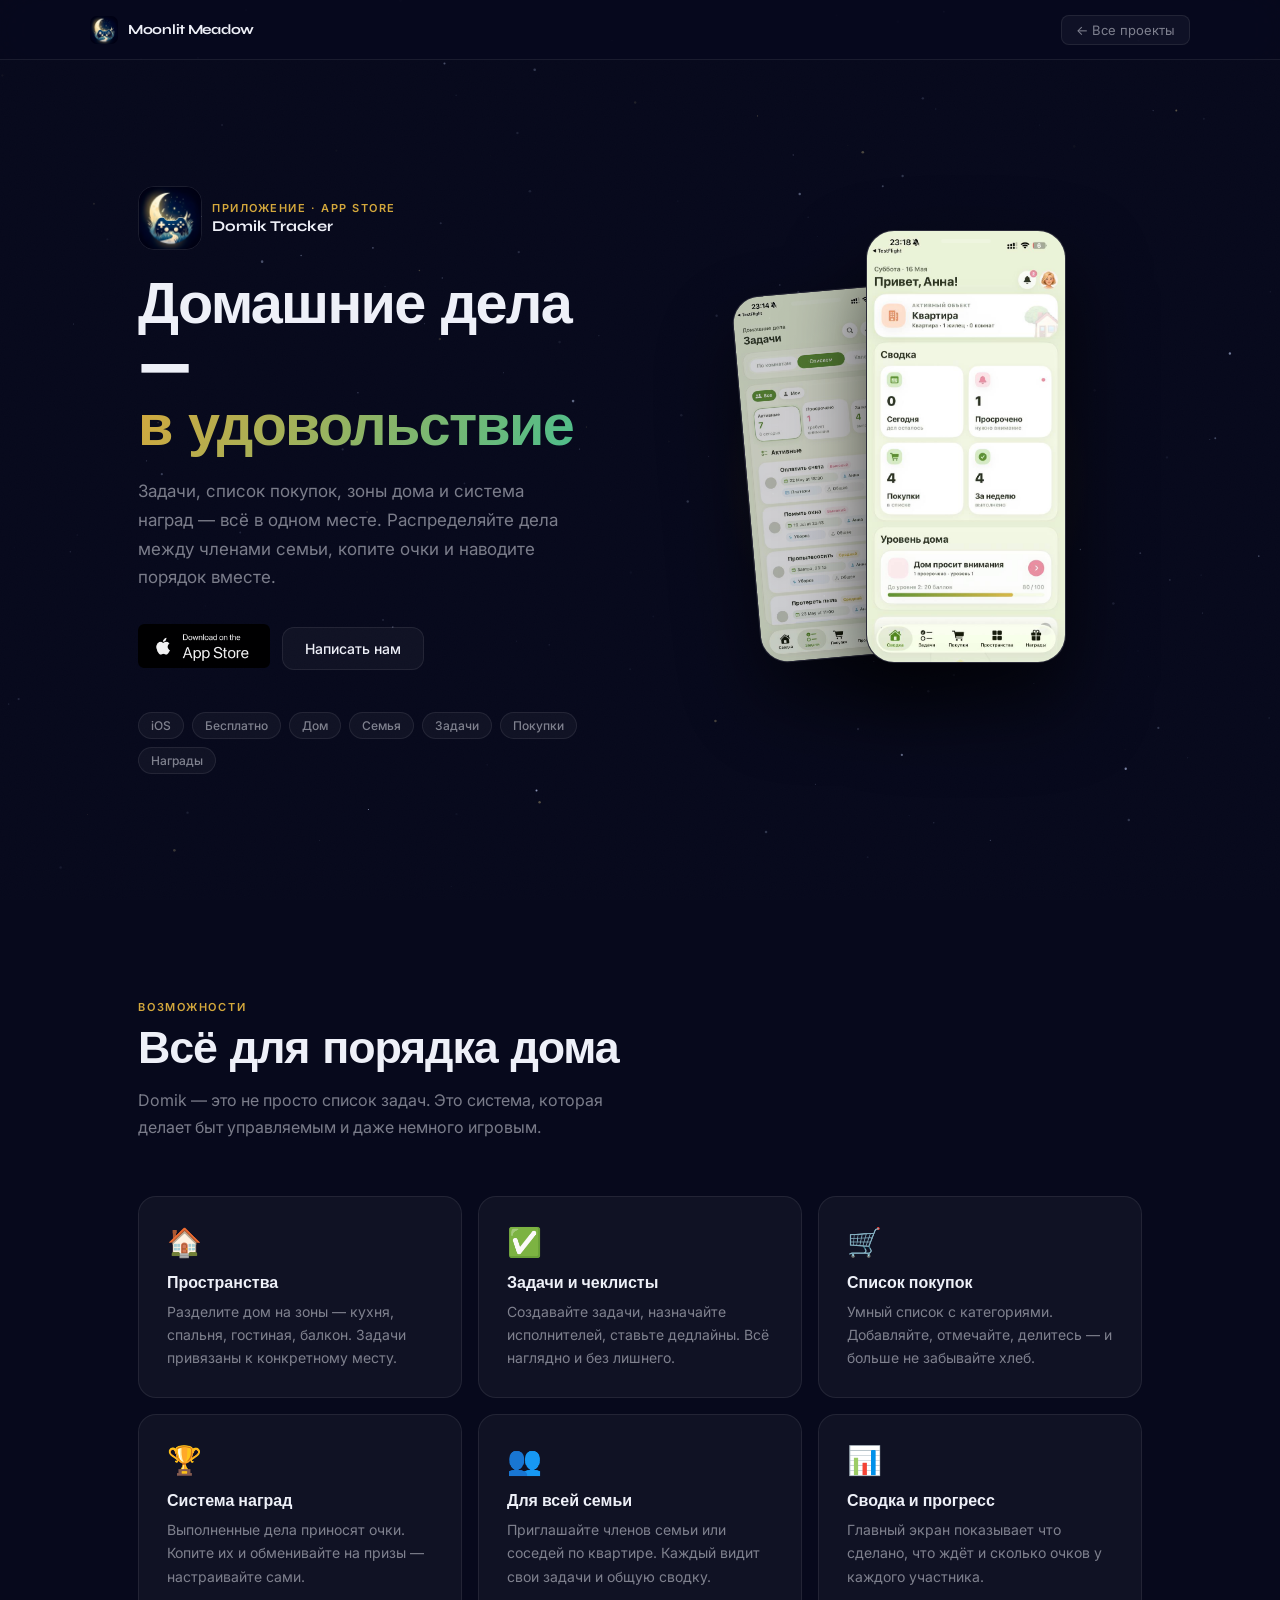
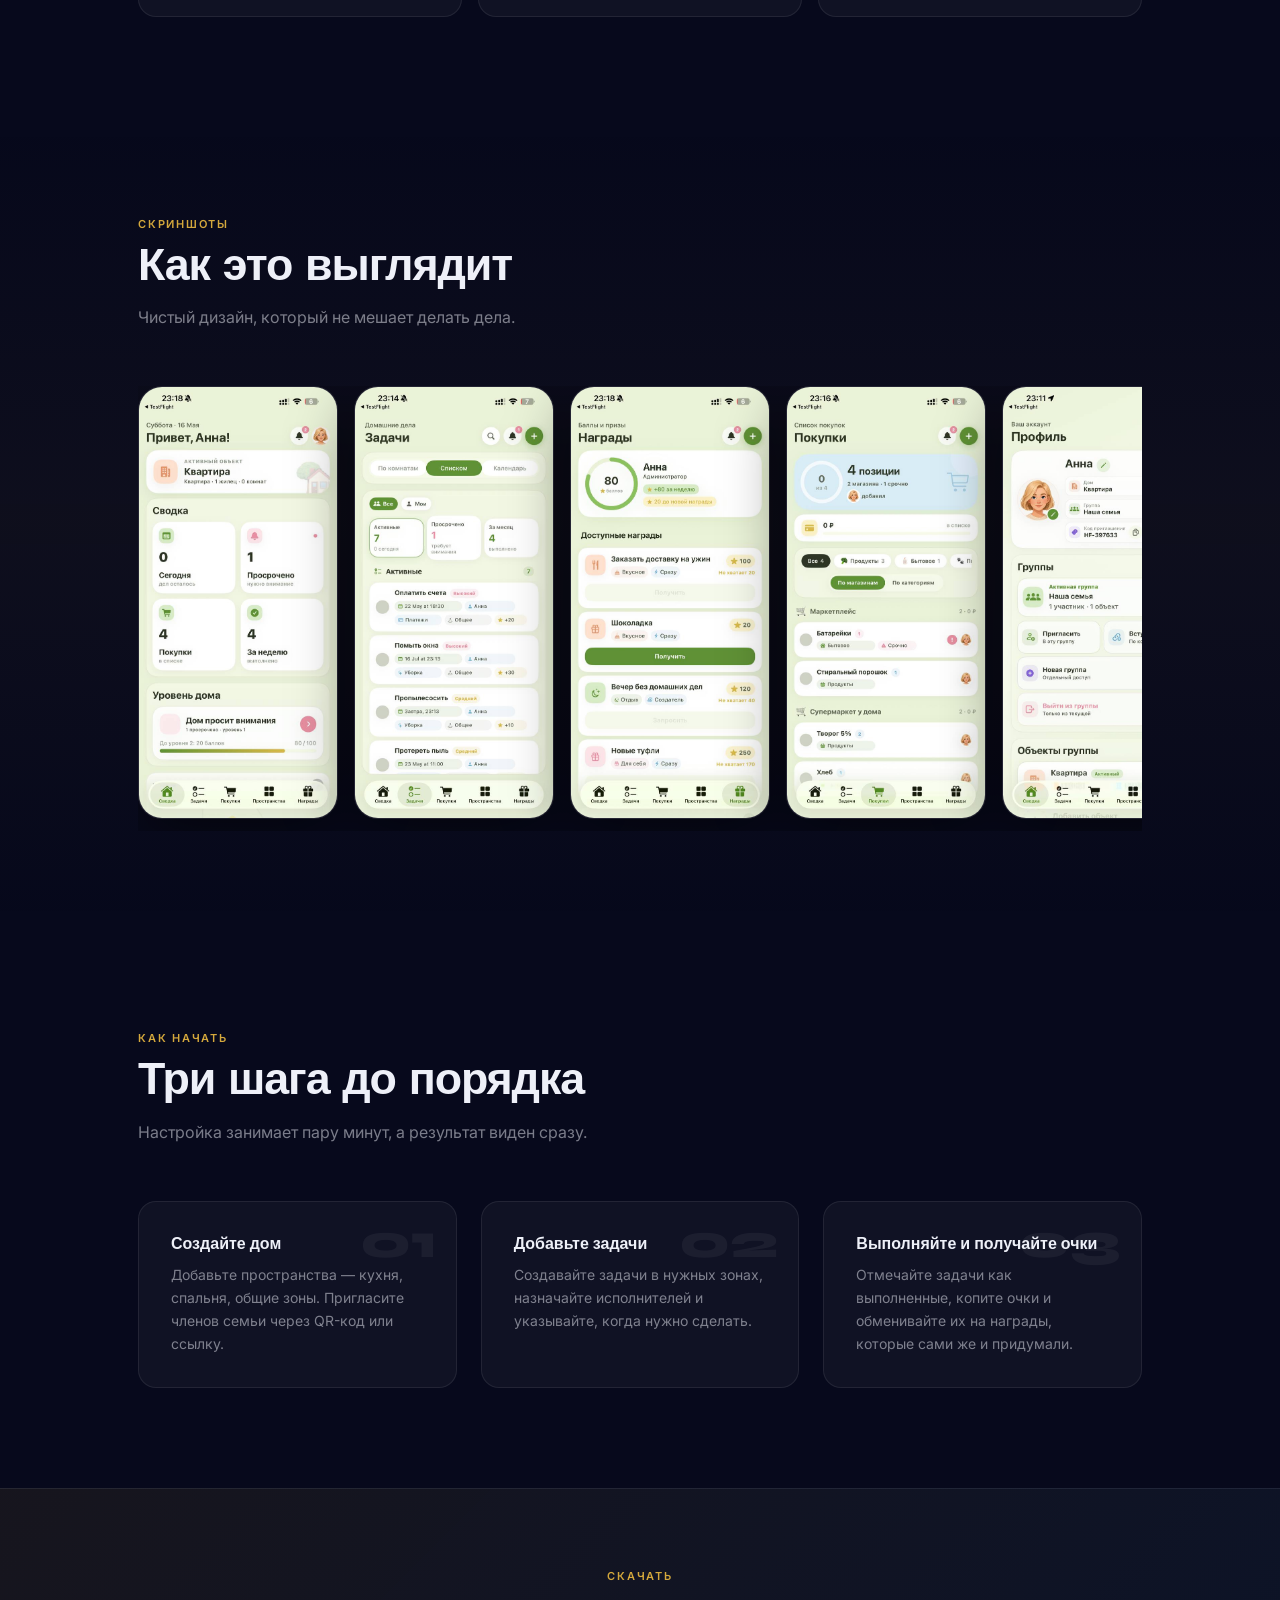
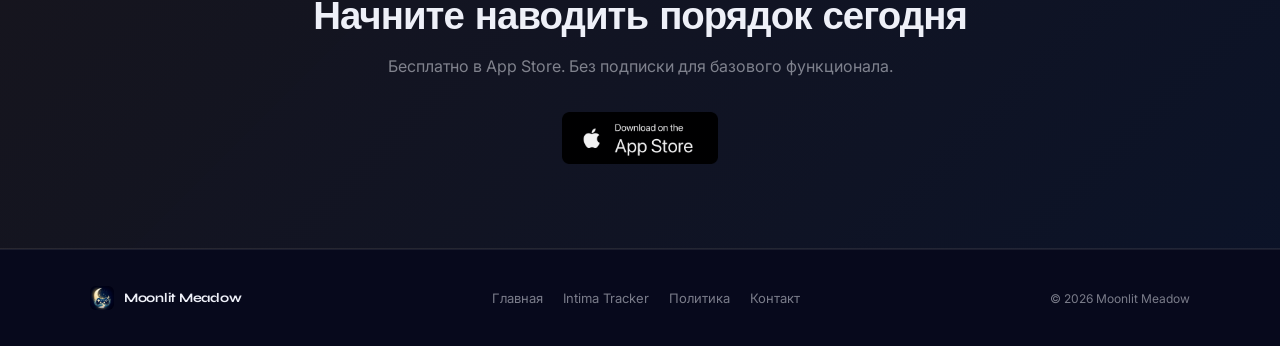
==== commit 8d179517: "Switch screenshots by site language" ====
--- a/app.html
+++ b/app.html
@@ -312,16 +312,16 @@
           <img src="assets/screenshots/photo_3_2026-05-17_14-21-50.jpg" alt="Задачи">
         </div>
         <div class="shot-ph">
+          <img src="assets/screenshots/photo_5_2026-05-17_14-21-50.jpg" alt="Награды">
+        </div>
+        <div class="shot-ph">
           <img src="assets/screenshots/photo_4_2026-05-17_14-21-50.jpg" alt="Покупки">
         </div>
         <div class="shot-ph">
-          <img src="assets/screenshots/photo_5_2026-05-17_14-21-50.jpg" alt="Награды">
-        </div>
-        <div class="shot-ph">
-          <img src="assets/screenshots/photo_13_2026-05-17_14-21-50.jpg" alt="">
-        </div>
-        <div class="shot-ph">
-          <img src="assets/screenshots/photo_9_2026-05-17_14-21-50.jpg" alt="">
+          <img src="assets/screenshots/photo_1_2026-05-17_14-21-50.jpg" alt="Профиль">
+        </div>
+        <div class="shot-ph">
+          <img src="assets/screenshots/photo_6_2026-05-17_14-21-50.jpg" alt="Уведомления">
         </div>
       </div>
     </div>
